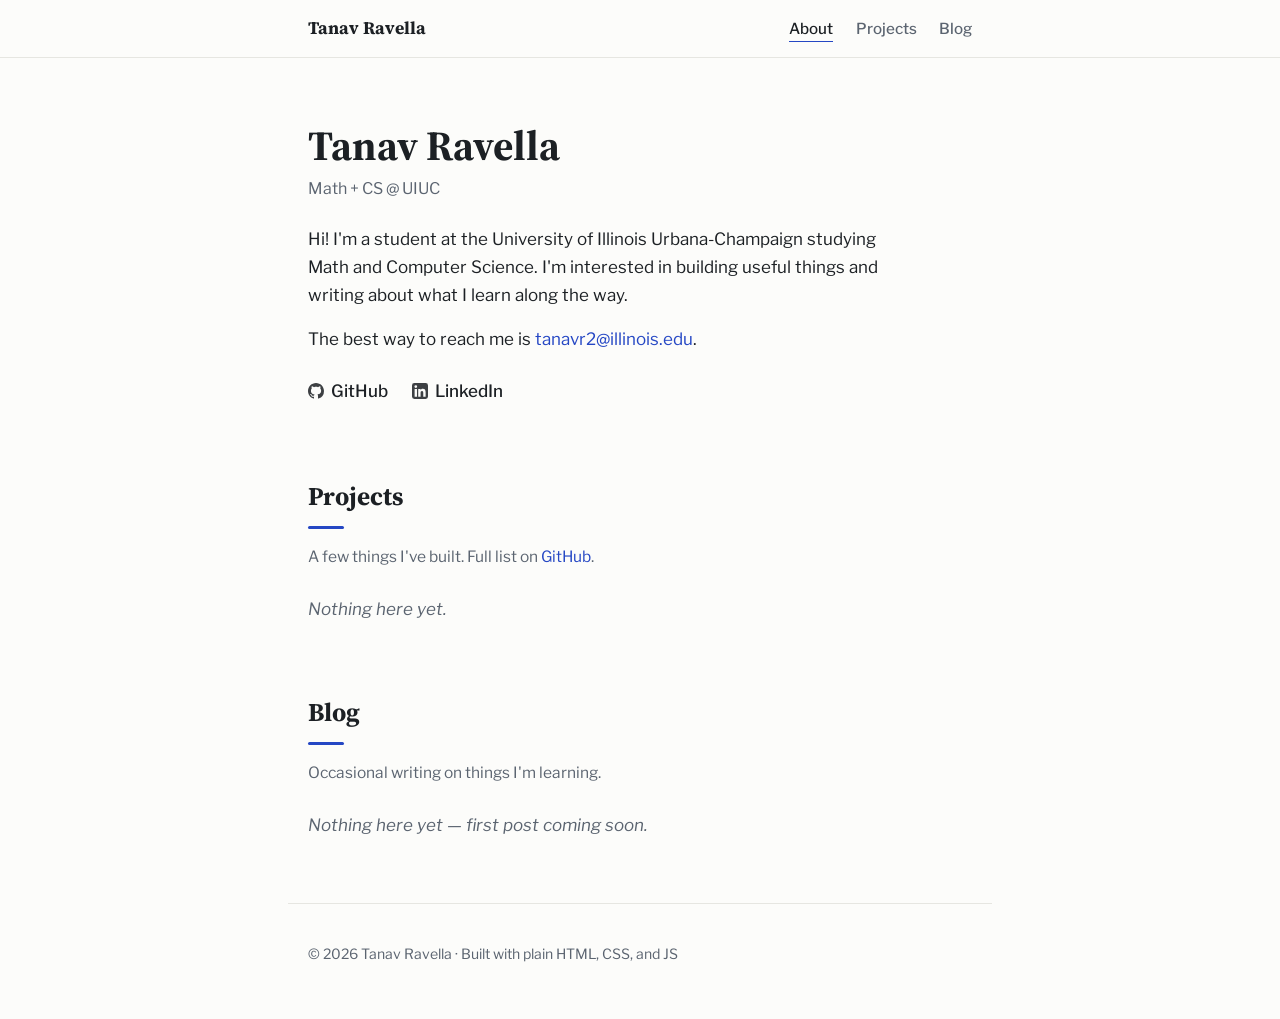
==== index.html @ fdcd88aa "Initial commit" ====
<!DOCTYPE html>
<html lang="en">
<head>
  <meta charset="UTF-8">
  <meta name="viewport" content="width=device-width, initial-scale=1.0">
  <title>Tanav Ravella</title>
  <meta name="description" content="Personal site of Tanav Ravella — projects, writing, and more.">

  <!-- Fonts -->
  <link rel="preconnect" href="https://fonts.googleapis.com">
  <link rel="preconnect" href="https://fonts.gstatic.com" crossorigin>
  <link href="https://fonts.googleapis.com/css2?family=Source+Serif+4:opsz,wght@8..60,600;8..60,700&family=Libre+Franklin:wght@400;500;600&display=swap" rel="stylesheet">

  <link rel="stylesheet" href="css/style.css">
</head>
<body>

  <header class="site-header">
    <nav class="nav" aria-label="Main">
      <a class="nav-name" href="#top">Tanav Ravella</a>
      <div class="nav-links">
        <a href="#about">About</a>
        <a href="#projects">Projects</a>
        <a href="#blog">Blog</a>
      </div>
    </nav>
  </header>

  <main id="top">

    <!-- ============ ABOUT ============ -->
    <section id="about" class="section hero">
      <div class="hero-inner">
        <!-- Replace with your photo: put an image at img/avatar.jpg and uncomment.
        <img class="avatar" src="img/avatar.jpg" alt="Portrait of Your Name" width="112" height="112">
        -->
        <div class="hero-text">
          <h1>Tanav Ravella</h1>
          <p class="tagline">Math + CS @ UIUC</p>

          <p class="bio">
            Hi! I'm a student at the University of Illinois Urbana-Champaign
            studying Math and Computer Science. I'm interested in building
            useful things and writing about what I learn along the way.
          </p>
          <p class="bio">
            The best way to reach me is <a href="mailto:tanavr2@illinois.edu">tanavr2@illinois.edu</a>.
          </p>

          <ul class="social" aria-label="Profiles">
            <li>
              <a href="https://github.com/travella08" target="_blank" rel="noopener">
                <svg viewBox="0 0 16 16" width="16" height="16" aria-hidden="true"><path fill="currentColor" d="M8 0C3.58 0 0 3.58 0 8c0 3.54 2.29 6.53 5.47 7.59.4.07.55-.17.55-.38 0-.19-.01-.82-.01-1.49-2.01.37-2.53-.49-2.69-.94-.09-.23-.48-.94-.82-1.13-.28-.15-.68-.52-.01-.53.63-.01 1.08.58 1.23.82.72 1.21 1.87.87 2.33.66.07-.52.28-.87.51-1.07-1.78-.2-3.64-.89-3.64-3.95 0-.87.31-1.59.82-2.15-.08-.2-.36-1.02.08-2.12 0 0 .67-.21 2.2.82.64-.18 1.32-.27 2-.27s1.36.09 2 .27c1.53-1.04 2.2-.82 2.2-.82.44 1.1.16 1.92.08 2.12.51.56.82 1.27.82 2.15 0 3.07-1.87 3.75-3.65 3.95.29.25.54.73.54 1.48 0 1.07-.01 1.93-.01 2.2 0 .21.15.46.55.38A8.01 8.01 0 0 0 16 8c0-4.42-3.58-8-8-8z"/></svg>
                GitHub
              </a>
            </li>
            <li>
              <a href="https://www.linkedin.com/in/tanav-ravella-240072304/" target="_blank" rel="noopener">
                <svg viewBox="0 0 16 16" width="16" height="16" aria-hidden="true"><path fill="currentColor" d="M13.6 0H2.4A2.4 2.4 0 0 0 0 2.4v11.2A2.4 2.4 0 0 0 2.4 16h11.2a2.4 2.4 0 0 0 2.4-2.4V2.4A2.4 2.4 0 0 0 13.6 0zM4.98 13.63H2.61V6h2.37v7.63zM3.79 4.96a1.37 1.37 0 1 1 0-2.75 1.37 1.37 0 0 1 0 2.75zm9.84 8.67h-2.37V9.92c0-.89-.02-2.03-1.24-2.03-1.24 0-1.43.97-1.43 1.96v3.78H6.22V6h2.28v1.04h.03c.32-.6 1.09-1.24 2.25-1.24 2.4 0 2.85 1.58 2.85 3.64v4.19z"/></svg>
                LinkedIn
              </a>
            </li>
          </ul>
        </div>
      </div>
    </section>

    <!-- ============ PROJECTS ============ -->
    <section id="projects" class="section">
      <h2>Projects</h2>
      <p class="section-note">A few things I've built. Full list on <a href="https://github.com/travella08" target="_blank" rel="noopener">GitHub</a>.</p>
      <ul id="project-list" class="cards" aria-live="polite"></ul>
    </section>

    <!-- ============ BLOG ============ -->
    <section id="blog" class="section">
      <h2>Blog</h2>
      <p class="section-note">Occasional writing on things I'm learning.</p>
      <ul id="post-list" class="posts" aria-live="polite"></ul>
    </section>

  </main>

  <footer class="site-footer">
    <p>&copy; <span id="year"></span> Tanav Ravella &middot; Built with plain HTML, CSS, and JS</p>
  </footer>

  <script src="js/main.js"></script>
</body>
</html>
---- css/style.css ----
/* ============================================================
   Personal site — quiet, content-first, academic-adjacent
   Edit the tokens below to retheme the whole site.
   ============================================================ */

:root {
  --bg: #fcfcfa;
  --surface: #ffffff;
  --ink: #1c2024;
  --muted: #5b6470;
  --accent: #2547c4;        /* links + highlights */
  --accent-soft: #eef1fb;   /* tag backgrounds */
  --rule: #e6e6e1;          /* hairlines */
  --max-width: 44rem;

  --serif: "Source Serif 4", Georgia, serif;
  --sans: "Libre Franklin", -apple-system, "Segoe UI", sans-serif;
}

@media (prefers-color-scheme: dark) {
  :root {
    --bg: #14171b;
    --surface: #1b1f24;
    --ink: #e8e8e4;
    --muted: #9aa3ae;
    --accent: #7d97f2;
    --accent-soft: #232c44;
    --rule: #2b3138;
  }
}

* { box-sizing: border-box; }

html { scroll-behavior: smooth; }

@media (prefers-reduced-motion: reduce) {
  html { scroll-behavior: auto; }
  * { transition: none !important; }
}

body {
  margin: 0;
  background: var(--bg);
  color: var(--ink);
  font-family: var(--sans);
  font-size: 1.0625rem;
  line-height: 1.65;
}

a {
  color: var(--accent);
  text-decoration: none;
  border-bottom: 1px solid transparent;
  transition: border-color 120ms ease;
}
a:hover { border-bottom-color: currentColor; }

a:focus-visible,
button:focus-visible {
  outline: 2px solid var(--accent);
  outline-offset: 2px;
  border-radius: 2px;
}

/* ---------- Header / nav ---------- */

.site-header {
  position: sticky;
  top: 0;
  z-index: 10;
  background: color-mix(in srgb, var(--bg) 88%, transparent);
  backdrop-filter: blur(8px);
  border-bottom: 1px solid var(--rule);
}

.nav {
  max-width: var(--max-width);
  margin: 0 auto;
  padding: 0.85rem 1.25rem;
  display: flex;
  align-items: baseline;
  justify-content: space-between;
  gap: 1rem;
}

.nav-name {
  font-family: var(--serif);
  font-weight: 700;
  font-size: 1.1rem;
  color: var(--ink);
}

.nav-links {
  display: flex;
  gap: 1.4rem;
  font-size: 0.95rem;
  font-weight: 500;
}

.nav-links a { color: var(--muted); }
.nav-links a:hover { color: var(--ink); }
.nav-links a.active {
  color: var(--ink);
  border-bottom-color: var(--accent);
}

/* ---------- Sections ---------- */

main {
  max-width: var(--max-width);
  margin: 0 auto;
  padding: 0 1.25rem;
}

.section { padding: 3.25rem 0 1rem; }

.section h2 {
  font-family: var(--serif);
  font-size: 1.6rem;
  font-weight: 700;
  margin: 0 0 0.25rem;
}

/* short rule that echoes the accent — the one decorative flourish */
.section h2::after {
  content: "";
  display: block;
  width: 2.25rem;
  height: 3px;
  margin-top: 0.55rem;
  background: var(--accent);
  border-radius: 2px;
}

.section-note {
  color: var(--muted);
  margin: 0.9rem 0 1.6rem;
  font-size: 0.97rem;
}

/* ---------- Hero / About ---------- */

.hero { padding-top: 4rem; }

.hero-inner {
  display: flex;
  gap: 1.75rem;
  align-items: flex-start;
}

.avatar {
  border-radius: 50%;
  flex-shrink: 0;
  border: 1px solid var(--rule);
}

.hero-text h1 {
  font-family: var(--serif);
  font-size: clamp(2rem, 5vw, 2.6rem);
  font-weight: 700;
  line-height: 1.15;
  margin: 0;
}

.tagline {
  color: var(--muted);
  font-size: 1rem;
  margin: 0.4rem 0 1.4rem;
}

.bio { margin: 0 0 1rem; max-width: 38rem; }

.social {
  list-style: none;
  display: flex;
  gap: 1.5rem;
  padding: 0;
  margin: 1.5rem 0 0;
}

.social a {
  display: inline-flex;
  align-items: center;
  gap: 0.45rem;
  font-weight: 500;
  color: var(--ink);
}
.social a:hover { color: var(--accent); }
.social svg { opacity: 0.85; }

/* ---------- Projects ---------- */

.cards {
  list-style: none;
  padding: 0;
  margin: 0;
  display: grid;
  gap: 1rem;
}

.card {
  background: var(--surface);
  border: 1px solid var(--rule);
  border-radius: 10px;
  padding: 1.1rem 1.25rem;
  transition: border-color 120ms ease;
}
.card:hover { border-color: var(--accent); }

.card h3 {
  font-family: var(--serif);
  font-size: 1.15rem;
  margin: 0 0 0.3rem;
}
.card h3 a { color: var(--ink); }
.card h3 a:hover { color: var(--accent); }

.card p {
  margin: 0 0 0.7rem;
  color: var(--muted);
  font-size: 0.97rem;
}

.card-meta {
  display: flex;
  flex-wrap: wrap;
  align-items: center;
  gap: 0.5rem;
}

.tag {
  font-size: 0.78rem;
  font-weight: 500;
  padding: 0.15rem 0.55rem;
  border-radius: 999px;
  background: var(--accent-soft);
  color: var(--accent);
}

.card-links {
  margin-left: auto;
  display: flex;
  gap: 0.9rem;
  font-size: 0.88rem;
  font-weight: 500;
}

/* ---------- Blog ---------- */

.posts {
  list-style: none;
  padding: 0;
  margin: 0;
}

.post {
  display: flex;
  gap: 1.25rem;
  align-items: baseline;
  padding: 0.85rem 0;
  border-bottom: 1px solid var(--rule);
}
.post:last-child { border-bottom: none; }

.post time {
  flex-shrink: 0;
  width: 6.5rem;
  color: var(--muted);
  font-size: 0.88rem;
  font-variant-numeric: tabular-nums;
}

.post-title {
  font-weight: 500;
  color: var(--ink);
}
.post-title:hover { color: var(--accent); }

.post-summary {
  display: block;
  color: var(--muted);
  font-size: 0.93rem;
  margin-top: 0.15rem;
}

.posts-empty {
  color: var(--muted);
  font-style: italic;
}

/* ---------- Footer ---------- */

.site-footer {
  max-width: var(--max-width);
  margin: 3rem auto 0;
  padding: 1.5rem 1.25rem 2.5rem;
  border-top: 1px solid var(--rule);
  color: var(--muted);
  font-size: 0.88rem;
}

/* ---------- Mobile ---------- */

@media (max-width: 560px) {
  .hero-inner { flex-direction: column; }
  .post { flex-direction: column; gap: 0.15rem; }
  .post time { width: auto; }
  .card-links { margin-left: 0; }
}
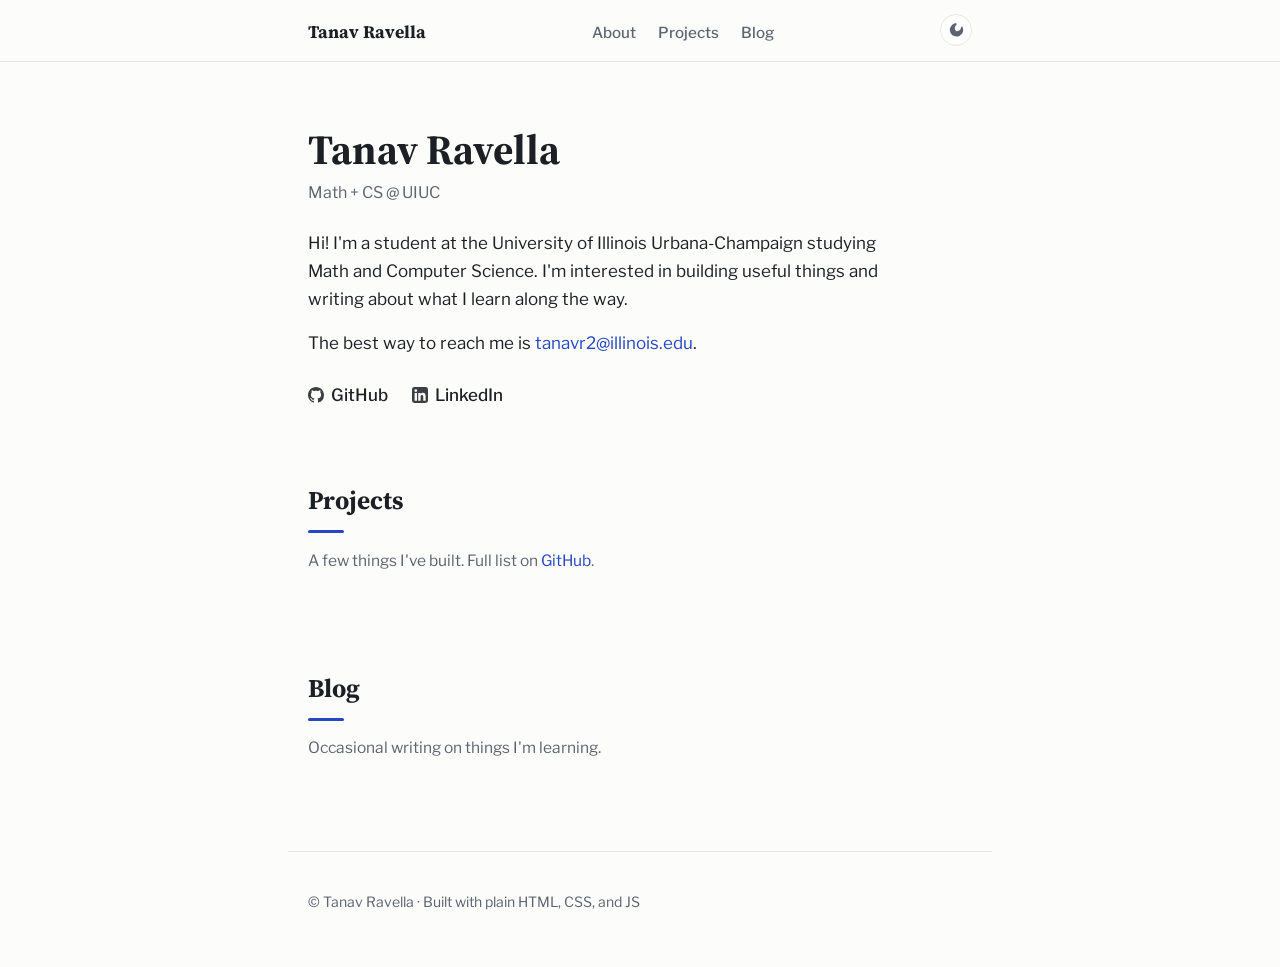
==== commit 97f4c76a: "Add manual light/dark toggle and alternate minimal layout Add a theme toggle button that overrides s" ====
--- a/index.html
+++ b/index.html
@@ -12,6 +12,16 @@
   <link href="https://fonts.googleapis.com/css2?family=Source+Serif+4:opsz,wght@8..60,600;8..60,700&family=Libre+Franklin:wght@400;500;600&display=swap" rel="stylesheet">
 
   <link rel="stylesheet" href="css/style.css">
+
+  <!-- Apply saved theme before paint to avoid a flash of the wrong theme -->
+  <script>
+    (function () {
+      var saved = localStorage.getItem("theme");
+      if (saved === "light" || saved === "dark") {
+        document.documentElement.setAttribute("data-theme", saved);
+      }
+    })();
+  </script>
 </head>
 <body>
 
@@ -23,6 +33,10 @@
         <a href="#projects">Projects</a>
         <a href="#blog">Blog</a>
       </div>
+      <button id="theme-toggle" class="theme-toggle" type="button" aria-label="Switch to light theme">
+        <svg class="icon-sun" viewBox="0 0 24 24" width="16" height="16" aria-hidden="true"><path fill="currentColor" d="M12 4a1 1 0 0 1-1-1V1a1 1 0 1 1 2 0v2a1 1 0 0 1-1 1zm0 20a1 1 0 0 1-1-1v-2a1 1 0 1 1 2 0v2a1 1 0 0 1-1 1zM4 13H2a1 1 0 1 1 0-2h2a1 1 0 1 1 0 2zm20 0h-2a1 1 0 1 1 0-2h2a1 1 0 1 1 0 2zM5.64 6.64a1 1 0 0 1-.7-.29L3.5 4.9a1 1 0 1 1 1.42-1.42l1.42 1.42a1 1 0 0 1-.7 1.71zm14.02 14.02a1 1 0 0 1-.7-.29l-1.42-1.42a1 1 0 1 1 1.42-1.42l1.42 1.42a1 1 0 0 1-.7 1.71zM4.9 20.5a1 1 0 0 1-.71-1.71l1.42-1.42a1 1 0 1 1 1.42 1.42L5.6 20.21a1 1 0 0 1-.7.29zM18.36 6.64a1 1 0 0 1-.7-1.71l1.42-1.42A1 1 0 1 1 20.5 4.9l-1.42 1.42a1 1 0 0 1-.72.32zM12 18a6 6 0 1 1 0-12 6 6 0 0 1 0 12z"/></svg>
+        <svg class="icon-moon" viewBox="0 0 24 24" width="16" height="16" aria-hidden="true"><path fill="currentColor" d="M12.1 2a1 1 0 0 1 .82 1.6A8 8 0 0 0 12 14a8 8 0 0 0 7.86-6.53 1 1 0 0 1 1.72-.4A10 10 0 1 1 9.4 2.4a1 1 0 0 1 .7-.4c.34-.03.66.02 1 0z"/></svg>
+      </button>
     </nav>
   </header>
 
@@ -85,6 +99,7 @@
     <p>&copy; <span id="year"></span> Tanav Ravella &middot; Built with plain HTML, CSS, and JS</p>
   </footer>
 
+  <script src="js/data.js"></script>
   <script src="js/main.js"></script>
 </body>
 </html>
--- a/css/style.css
+++ b/css/style.css
@@ -29,6 +29,27 @@
   }
 }
 
+/* Manual toggle overrides — wins over the system preference above */
+:root[data-theme="dark"] {
+  --bg: #14171b;
+  --surface: #1b1f24;
+  --ink: #e8e8e4;
+  --muted: #9aa3ae;
+  --accent: #7d97f2;
+  --accent-soft: #232c44;
+  --rule: #2b3138;
+}
+
+:root[data-theme="light"] {
+  --bg: #fcfcfa;
+  --surface: #ffffff;
+  --ink: #1c2024;
+  --muted: #5b6470;
+  --accent: #2547c4;
+  --accent-soft: #eef1fb;
+  --rule: #e6e6e1;
+}
+
 * { box-sizing: border-box; }
 
 html { scroll-behavior: smooth; }
@@ -103,6 +124,35 @@
   color: var(--ink);
   border-bottom-color: var(--accent);
 }
+
+.theme-toggle {
+  display: inline-flex;
+  align-items: center;
+  justify-content: center;
+  width: 2rem;
+  height: 2rem;
+  padding: 0;
+  border: 1px solid var(--rule);
+  border-radius: 999px;
+  background: var(--surface);
+  color: var(--muted);
+  cursor: pointer;
+  transition: border-color 120ms ease, color 120ms ease;
+}
+.theme-toggle:hover { color: var(--ink); border-color: var(--accent); }
+
+/* Show the sun icon (meaning "switch to light") only in dark mode, and vice versa */
+.theme-toggle .icon-moon { display: block; }
+.theme-toggle .icon-sun { display: none; }
+
+@media (prefers-color-scheme: dark) {
+  .theme-toggle .icon-moon { display: none; }
+  .theme-toggle .icon-sun { display: block; }
+}
+:root[data-theme="dark"] .theme-toggle .icon-moon { display: none; }
+:root[data-theme="dark"] .theme-toggle .icon-sun { display: block; }
+:root[data-theme="light"] .theme-toggle .icon-moon { display: block; }
+:root[data-theme="light"] .theme-toggle .icon-sun { display: none; }
 
 /* ---------- Sections ---------- */
 
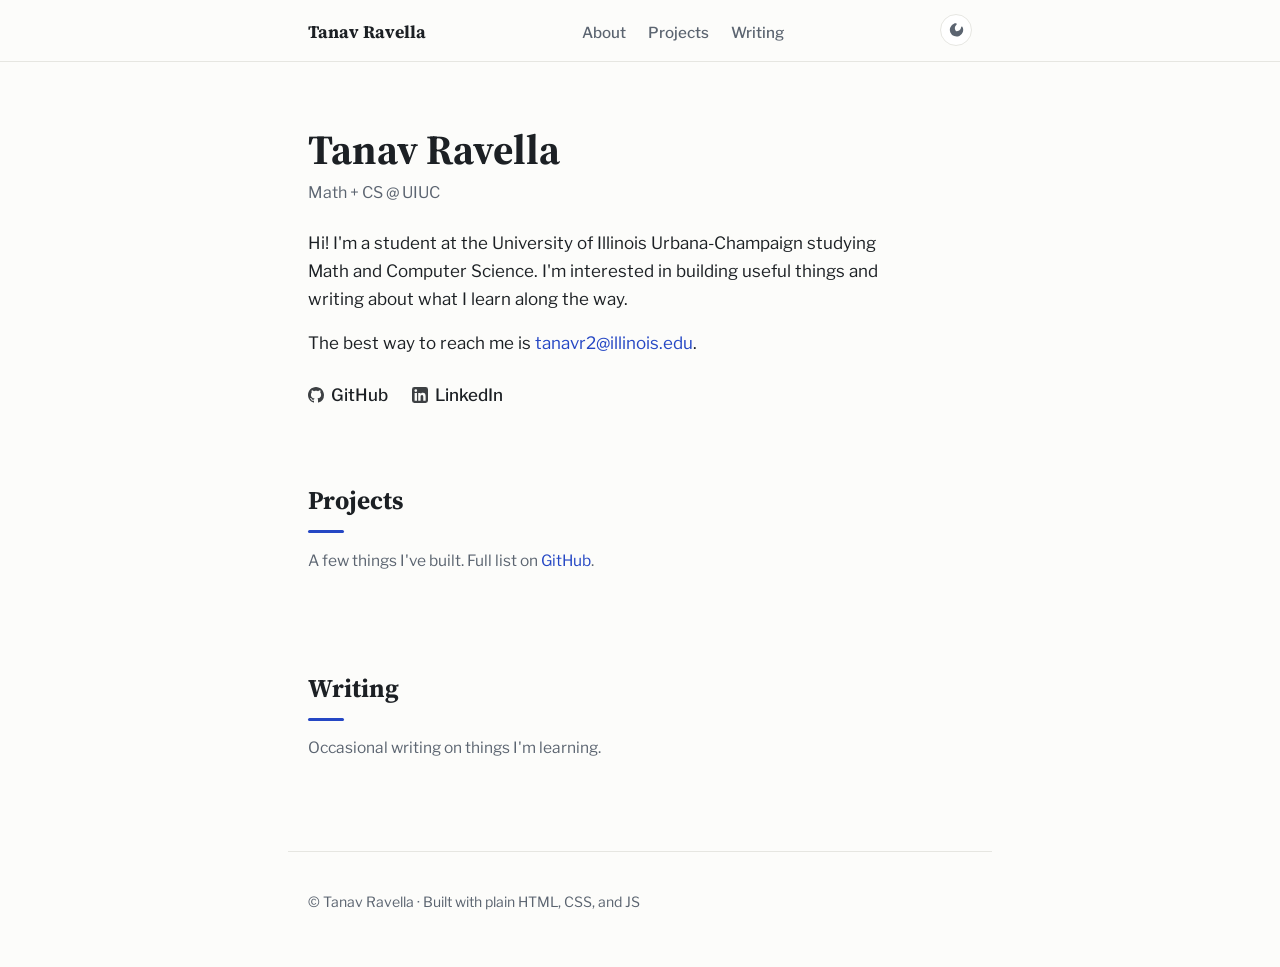
==== commit 4dd05739: "Rename Blog section to Writing Co-Authored-By: Claude Sonnet 5 <noreply@anthropic.com>" ====
--- a/index.html
+++ b/index.html
@@ -31,7 +31,7 @@
       <div class="nav-links">
         <a href="#about">About</a>
         <a href="#projects">Projects</a>
-        <a href="#blog">Blog</a>
+        <a href="#writing">Writing</a>
       </div>
       <button id="theme-toggle" class="theme-toggle" type="button" aria-label="Switch to light theme">
         <svg class="icon-sun" viewBox="0 0 24 24" width="16" height="16" aria-hidden="true"><path fill="currentColor" d="M12 4a1 1 0 0 1-1-1V1a1 1 0 1 1 2 0v2a1 1 0 0 1-1 1zm0 20a1 1 0 0 1-1-1v-2a1 1 0 1 1 2 0v2a1 1 0 0 1-1 1zM4 13H2a1 1 0 1 1 0-2h2a1 1 0 1 1 0 2zm20 0h-2a1 1 0 1 1 0-2h2a1 1 0 1 1 0 2zM5.64 6.64a1 1 0 0 1-.7-.29L3.5 4.9a1 1 0 1 1 1.42-1.42l1.42 1.42a1 1 0 0 1-.7 1.71zm14.02 14.02a1 1 0 0 1-.7-.29l-1.42-1.42a1 1 0 1 1 1.42-1.42l1.42 1.42a1 1 0 0 1-.7 1.71zM4.9 20.5a1 1 0 0 1-.71-1.71l1.42-1.42a1 1 0 1 1 1.42 1.42L5.6 20.21a1 1 0 0 1-.7.29zM18.36 6.64a1 1 0 0 1-.7-1.71l1.42-1.42A1 1 0 1 1 20.5 4.9l-1.42 1.42a1 1 0 0 1-.72.32zM12 18a6 6 0 1 1 0-12 6 6 0 0 1 0 12z"/></svg>
@@ -86,9 +86,9 @@
       <ul id="project-list" class="cards" aria-live="polite"></ul>
     </section>
 
-    <!-- ============ BLOG ============ -->
-    <section id="blog" class="section">
-      <h2>Blog</h2>
+    <!-- ============ WRITING ============ -->
+    <section id="writing" class="section">
+      <h2>Writing</h2>
       <p class="section-note">Occasional writing on things I'm learning.</p>
       <ul id="post-list" class="posts" aria-live="polite"></ul>
     </section>
--- a/css/style.css
+++ b/css/style.css
@@ -295,7 +295,7 @@
   font-weight: 500;
 }
 
-/* ---------- Blog ---------- */
+/* ---------- Writing ---------- */
 
 .posts {
   list-style: none;
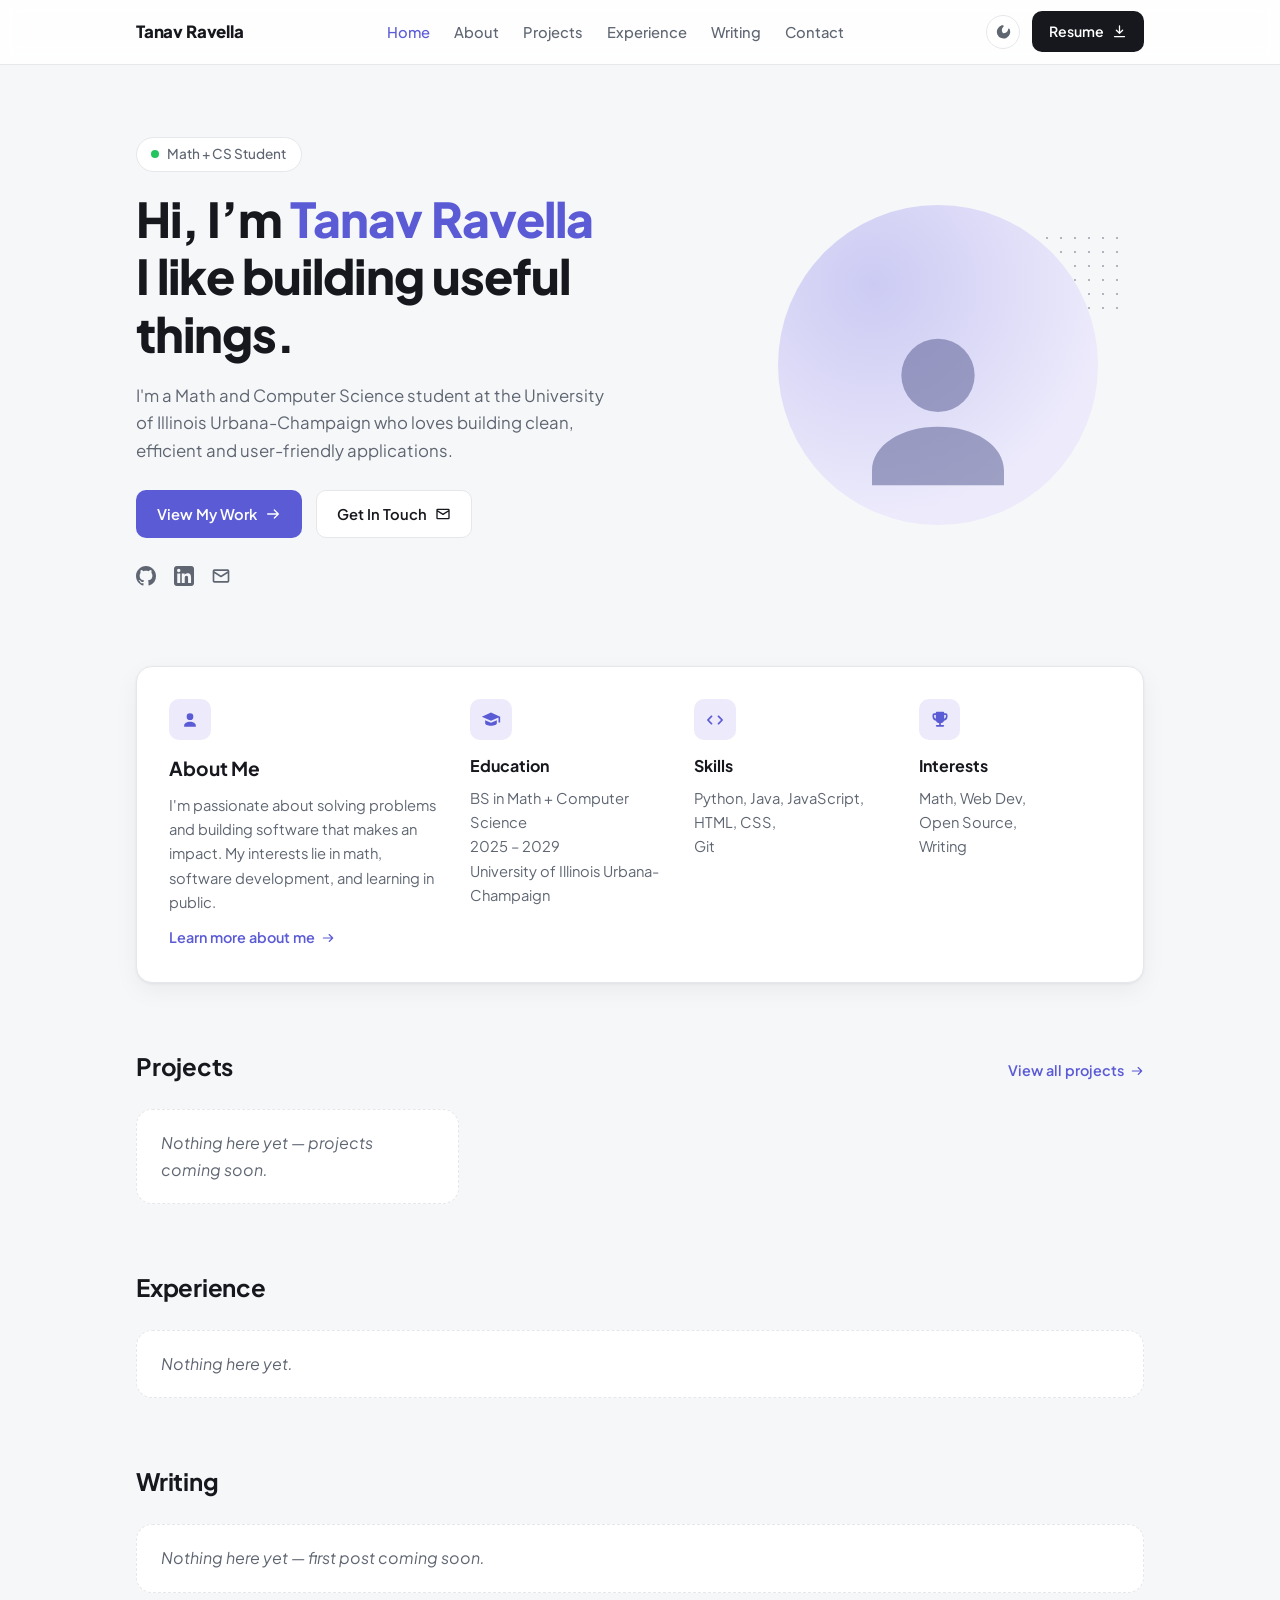
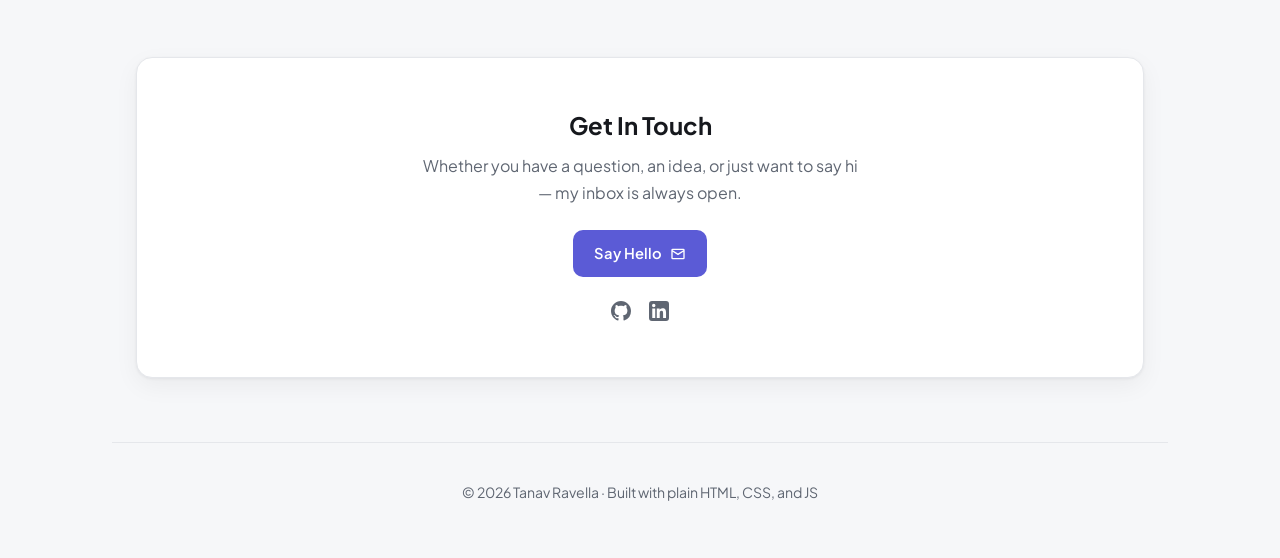
==== commit 71d8f261: "Redesign main site as modern portfolio with hero, about card, and experience Rebuild index.html in a" ====
--- a/index.html
+++ b/index.html
@@ -9,7 +9,7 @@
   <!-- Fonts -->
   <link rel="preconnect" href="https://fonts.googleapis.com">
   <link rel="preconnect" href="https://fonts.gstatic.com" crossorigin>
-  <link href="https://fonts.googleapis.com/css2?family=Source+Serif+4:opsz,wght@8..60,600;8..60,700&family=Libre+Franklin:wght@400;500;600&display=swap" rel="stylesheet">
+  <link href="https://fonts.googleapis.com/css2?family=Plus+Jakarta+Sans:wght@400;500;600;700;800&display=swap" rel="stylesheet">
 
   <link rel="stylesheet" href="css/style.css">
 
@@ -27,70 +27,182 @@
 
   <header class="site-header">
     <nav class="nav" aria-label="Main">
-      <a class="nav-name" href="#top">Tanav Ravella</a>
+      <a class="nav-name" href="#home">Tanav Ravella</a>
       <div class="nav-links">
+        <a href="#home">Home</a>
         <a href="#about">About</a>
         <a href="#projects">Projects</a>
+        <a href="#experience">Experience</a>
         <a href="#writing">Writing</a>
-      </div>
-      <button id="theme-toggle" class="theme-toggle" type="button" aria-label="Switch to light theme">
-        <svg class="icon-sun" viewBox="0 0 24 24" width="16" height="16" aria-hidden="true"><path fill="currentColor" d="M12 4a1 1 0 0 1-1-1V1a1 1 0 1 1 2 0v2a1 1 0 0 1-1 1zm0 20a1 1 0 0 1-1-1v-2a1 1 0 1 1 2 0v2a1 1 0 0 1-1 1zM4 13H2a1 1 0 1 1 0-2h2a1 1 0 1 1 0 2zm20 0h-2a1 1 0 1 1 0-2h2a1 1 0 1 1 0 2zM5.64 6.64a1 1 0 0 1-.7-.29L3.5 4.9a1 1 0 1 1 1.42-1.42l1.42 1.42a1 1 0 0 1-.7 1.71zm14.02 14.02a1 1 0 0 1-.7-.29l-1.42-1.42a1 1 0 1 1 1.42-1.42l1.42 1.42a1 1 0 0 1-.7 1.71zM4.9 20.5a1 1 0 0 1-.71-1.71l1.42-1.42a1 1 0 1 1 1.42 1.42L5.6 20.21a1 1 0 0 1-.7.29zM18.36 6.64a1 1 0 0 1-.7-1.71l1.42-1.42A1 1 0 1 1 20.5 4.9l-1.42 1.42a1 1 0 0 1-.72.32zM12 18a6 6 0 1 1 0-12 6 6 0 0 1 0 12z"/></svg>
-        <svg class="icon-moon" viewBox="0 0 24 24" width="16" height="16" aria-hidden="true"><path fill="currentColor" d="M12.1 2a1 1 0 0 1 .82 1.6A8 8 0 0 0 12 14a8 8 0 0 0 7.86-6.53 1 1 0 0 1 1.72-.4A10 10 0 1 1 9.4 2.4a1 1 0 0 1 .7-.4c.34-.03.66.02 1 0z"/></svg>
-      </button>
+        <a href="#contact">Contact</a>
+      </div>
+      <div class="nav-actions">
+        <button id="theme-toggle" class="theme-toggle" type="button" aria-label="Switch to light theme">
+          <svg class="icon-sun" viewBox="0 0 24 24" width="16" height="16" aria-hidden="true"><path fill="currentColor" d="M12 4a1 1 0 0 1-1-1V1a1 1 0 1 1 2 0v2a1 1 0 0 1-1 1zm0 20a1 1 0 0 1-1-1v-2a1 1 0 1 1 2 0v2a1 1 0 0 1-1 1zM4 13H2a1 1 0 1 1 0-2h2a1 1 0 1 1 0 2zm20 0h-2a1 1 0 1 1 0-2h2a1 1 0 1 1 0 2zM5.64 6.64a1 1 0 0 1-.7-.29L3.5 4.9a1 1 0 1 1 1.42-1.42l1.42 1.42a1 1 0 0 1-.7 1.71zm14.02 14.02a1 1 0 0 1-.7-.29l-1.42-1.42a1 1 0 1 1 1.42-1.42l1.42 1.42a1 1 0 0 1-.7 1.71zM4.9 20.5a1 1 0 0 1-.71-1.71l1.42-1.42a1 1 0 1 1 1.42 1.42L5.6 20.21a1 1 0 0 1-.7.29zM18.36 6.64a1 1 0 0 1-.7-1.71l1.42-1.42A1 1 0 1 1 20.5 4.9l-1.42 1.42a1 1 0 0 1-.72.32zM12 18a6 6 0 1 1 0-12 6 6 0 0 1 0 12z"/></svg>
+          <svg class="icon-moon" viewBox="0 0 24 24" width="16" height="16" aria-hidden="true"><path fill="currentColor" d="M12.1 2a1 1 0 0 1 .82 1.6A8 8 0 0 0 12 14a8 8 0 0 0 7.86-6.53 1 1 0 0 1 1.72-.4A10 10 0 1 1 9.4 2.4a1 1 0 0 1 .7-.4c.34-.03.66.02 1 0z"/></svg>
+        </button>
+        <a class="btn btn-dark btn-resume" href="resume.pdf" target="_blank" rel="noopener">
+          Resume
+          <svg viewBox="0 0 24 24" width="15" height="15" aria-hidden="true"><path fill="currentColor" d="M12 16a1 1 0 0 1-.7-.29l-5-5a1 1 0 1 1 1.4-1.42L11 12.59V3a1 1 0 1 1 2 0v9.59l3.3-3.3a1 1 0 1 1 1.4 1.42l-5 5A1 1 0 0 1 12 16zm8 5H4a1 1 0 1 1 0-2h16a1 1 0 1 1 0 2z"/></svg>
+        </a>
+      </div>
     </nav>
   </header>
 
-  <main id="top">
-
-    <!-- ============ ABOUT ============ -->
-    <section id="about" class="section hero">
-      <div class="hero-inner">
-        <!-- Replace with your photo: put an image at img/avatar.jpg and uncomment.
-        <img class="avatar" src="img/avatar.jpg" alt="Portrait of Your Name" width="112" height="112">
-        -->
+  <main>
+
+    <!-- ============ HERO / HOME ============ -->
+    <section id="home" class="hero">
+      <div class="hero-grid">
         <div class="hero-text">
-          <h1>Tanav Ravella</h1>
-          <p class="tagline">Math + CS @ UIUC</p>
-
-          <p class="bio">
-            Hi! I'm a student at the University of Illinois Urbana-Champaign
-            studying Math and Computer Science. I'm interested in building
-            useful things and writing about what I learn along the way.
+          <span class="badge"><span class="badge-dot" aria-hidden="true"></span> Math + CS Student</span>
+
+          <h1>
+            Hi, I&rsquo;m <span class="accent">Tanav Ravella</span><br>
+            I like building useful things.
+          </h1>
+
+          <p class="hero-bio">
+            I'm a Math and Computer Science student at the University of Illinois
+            Urbana-Champaign who loves building clean, efficient and user-friendly
+            applications.
           </p>
-          <p class="bio">
-            The best way to reach me is <a href="mailto:tanavr2@illinois.edu">tanavr2@illinois.edu</a>.
-          </p>
+
+          <div class="hero-cta">
+            <a class="btn btn-primary" href="#projects">
+              View My Work
+              <svg viewBox="0 0 24 24" width="16" height="16" aria-hidden="true"><path fill="currentColor" d="M13.3 5.3a1 1 0 0 1 1.4 0l6 6a1 1 0 0 1 0 1.4l-6 6a1 1 0 0 1-1.4-1.4L17.59 13H4a1 1 0 1 1 0-2h13.59l-4.3-4.3a1 1 0 0 1 0-1.4z"/></svg>
+            </a>
+            <a class="btn btn-outline" href="mailto:tanavr2@illinois.edu">
+              Get In Touch
+              <svg viewBox="0 0 24 24" width="16" height="16" aria-hidden="true"><path fill="currentColor" d="M4 4h16a2 2 0 0 1 2 2v12a2 2 0 0 1-2 2H4a2 2 0 0 1-2-2V6a2 2 0 0 1 2-2zm0 2v.35l8 5.03 8-5.03V6H4zm16 2.71-7.47 4.7a1 1 0 0 1-1.06 0L4 8.7V18h16V8.71z"/></svg>
+            </a>
+          </div>
 
           <ul class="social" aria-label="Profiles">
             <li>
-              <a href="https://github.com/travella08" target="_blank" rel="noopener">
-                <svg viewBox="0 0 16 16" width="16" height="16" aria-hidden="true"><path fill="currentColor" d="M8 0C3.58 0 0 3.58 0 8c0 3.54 2.29 6.53 5.47 7.59.4.07.55-.17.55-.38 0-.19-.01-.82-.01-1.49-2.01.37-2.53-.49-2.69-.94-.09-.23-.48-.94-.82-1.13-.28-.15-.68-.52-.01-.53.63-.01 1.08.58 1.23.82.72 1.21 1.87.87 2.33.66.07-.52.28-.87.51-1.07-1.78-.2-3.64-.89-3.64-3.95 0-.87.31-1.59.82-2.15-.08-.2-.36-1.02.08-2.12 0 0 .67-.21 2.2.82.64-.18 1.32-.27 2-.27s1.36.09 2 .27c1.53-1.04 2.2-.82 2.2-.82.44 1.1.16 1.92.08 2.12.51.56.82 1.27.82 2.15 0 3.07-1.87 3.75-3.65 3.95.29.25.54.73.54 1.48 0 1.07-.01 1.93-.01 2.2 0 .21.15.46.55.38A8.01 8.01 0 0 0 16 8c0-4.42-3.58-8-8-8z"/></svg>
-                GitHub
+              <a href="https://github.com/travella08" target="_blank" rel="noopener" aria-label="GitHub">
+                <svg viewBox="0 0 16 16" width="20" height="20" aria-hidden="true"><path fill="currentColor" d="M8 0C3.58 0 0 3.58 0 8c0 3.54 2.29 6.53 5.47 7.59.4.07.55-.17.55-.38 0-.19-.01-.82-.01-1.49-2.01.37-2.53-.49-2.69-.94-.09-.23-.48-.94-.82-1.13-.28-.15-.68-.52-.01-.53.63-.01 1.08.58 1.23.82.72 1.21 1.87.87 2.33.66.07-.52.28-.87.51-1.07-1.78-.2-3.64-.89-3.64-3.95 0-.87.31-1.59.82-2.15-.08-.2-.36-1.02.08-2.12 0 0 .67-.21 2.2.82.64-.18 1.32-.27 2-.27s1.36.09 2 .27c1.53-1.04 2.2-.82 2.2-.82.44 1.1.16 1.92.08 2.12.51.56.82 1.27.82 2.15 0 3.07-1.87 3.75-3.65 3.95.29.25.54.73.54 1.48 0 1.07-.01 1.93-.01 2.2 0 .21.15.46.55.38A8.01 8.01 0 0 0 16 8c0-4.42-3.58-8-8-8z"/></svg>
               </a>
             </li>
             <li>
-              <a href="https://www.linkedin.com/in/tanav-ravella-240072304/" target="_blank" rel="noopener">
-                <svg viewBox="0 0 16 16" width="16" height="16" aria-hidden="true"><path fill="currentColor" d="M13.6 0H2.4A2.4 2.4 0 0 0 0 2.4v11.2A2.4 2.4 0 0 0 2.4 16h11.2a2.4 2.4 0 0 0 2.4-2.4V2.4A2.4 2.4 0 0 0 13.6 0zM4.98 13.63H2.61V6h2.37v7.63zM3.79 4.96a1.37 1.37 0 1 1 0-2.75 1.37 1.37 0 0 1 0 2.75zm9.84 8.67h-2.37V9.92c0-.89-.02-2.03-1.24-2.03-1.24 0-1.43.97-1.43 1.96v3.78H6.22V6h2.28v1.04h.03c.32-.6 1.09-1.24 2.25-1.24 2.4 0 2.85 1.58 2.85 3.64v4.19z"/></svg>
-                LinkedIn
+              <a href="https://www.linkedin.com/in/tanav-ravella-240072304/" target="_blank" rel="noopener" aria-label="LinkedIn">
+                <svg viewBox="0 0 16 16" width="20" height="20" aria-hidden="true"><path fill="currentColor" d="M13.6 0H2.4A2.4 2.4 0 0 0 0 2.4v11.2A2.4 2.4 0 0 0 2.4 16h11.2a2.4 2.4 0 0 0 2.4-2.4V2.4A2.4 2.4 0 0 0 13.6 0zM4.98 13.63H2.61V6h2.37v7.63zM3.79 4.96a1.37 1.37 0 1 1 0-2.75 1.37 1.37 0 0 1 0 2.75zm9.84 8.67h-2.37V9.92c0-.89-.02-2.03-1.24-2.03-1.24 0-1.43.97-1.43 1.96v3.78H6.22V6h2.28v1.04h.03c.32-.6 1.09-1.24 2.25-1.24 2.4 0 2.85 1.58 2.85 3.64v4.19z"/></svg>
+              </a>
+            </li>
+            <li>
+              <a href="mailto:tanavr2@illinois.edu" aria-label="Email">
+                <svg viewBox="0 0 24 24" width="20" height="20" aria-hidden="true"><path fill="currentColor" d="M4 4h16a2 2 0 0 1 2 2v12a2 2 0 0 1-2 2H4a2 2 0 0 1-2-2V6a2 2 0 0 1 2-2zm0 2v.35l8 5.03 8-5.03V6H4zm16 2.71-7.47 4.7a1 1 0 0 1-1.06 0L4 8.7V18h16V8.71z"/></svg>
               </a>
             </li>
           </ul>
         </div>
+
+        <div class="hero-photo" aria-hidden="false">
+          <div class="photo-circle">
+            <!-- Drop your photo at img/headshot.jpg and it will replace the placeholder -->
+            <img src="img/headshot.jpg" alt="Portrait of Tanav Ravella"
+                 onerror="this.style.display='none'; this.parentElement.classList.add('photo-empty');">
+            <svg class="photo-placeholder" viewBox="0 0 24 24" aria-hidden="true"><path fill="currentColor" d="M12 12a5 5 0 1 0 0-10 5 5 0 0 0 0 10zm0 2c-5 0-9 2.5-9 6v2h18v-2c0-3.5-4-6-9-6z"/></svg>
+          </div>
+          <div class="photo-dots" aria-hidden="true"></div>
+        </div>
+      </div>
+    </section>
+
+    <!-- ============ ABOUT ============ -->
+    <section id="about" class="section">
+      <div class="about-card">
+        <div class="about-col about-intro">
+          <div class="icon-tile" aria-hidden="true">
+            <svg viewBox="0 0 24 24" width="20" height="20"><path fill="currentColor" d="M12 12a4 4 0 1 0 0-8 4 4 0 0 0 0 8zm0 2c-4 0-7 2-7 4.5V20h14v-1.5c0-2.5-3-4.5-7-4.5z"/></svg>
+          </div>
+          <h2>About Me</h2>
+          <p>
+            I'm passionate about solving problems and building software that makes
+            an impact. My interests lie in math, software development, and learning
+            in public.
+          </p>
+          <a class="text-link" href="#contact">Learn more about me
+            <svg viewBox="0 0 24 24" width="14" height="14" aria-hidden="true"><path fill="currentColor" d="M13.3 5.3a1 1 0 0 1 1.4 0l6 6a1 1 0 0 1 0 1.4l-6 6a1 1 0 0 1-1.4-1.4L17.59 13H4a1 1 0 1 1 0-2h13.59l-4.3-4.3a1 1 0 0 1 0-1.4z"/></svg>
+          </a>
+        </div>
+
+        <div class="about-col">
+          <div class="icon-tile" aria-hidden="true">
+            <svg viewBox="0 0 24 24" width="20" height="20"><path fill="currentColor" d="M12 3 1 8l11 5 9-4.09V15h2V8L12 3zM5 12.18V16c0 1.66 3.13 3 7 3s7-1.34 7-3v-3.82l-7 3.18-7-3.18z"/></svg>
+          </div>
+          <h3>Education</h3>
+          <p>BS in Math + Computer Science<br>2025 &ndash; 2029<br>University of Illinois Urbana-Champaign</p>
+        </div>
+
+        <div class="about-col">
+          <div class="icon-tile" aria-hidden="true">
+            <svg viewBox="0 0 24 24" width="20" height="20"><path fill="currentColor" d="M8.7 15.9 4.8 12l3.9-3.9a1 1 0 0 0-1.4-1.4l-4.6 4.6a1 1 0 0 0 0 1.4l4.6 4.6a1 1 0 0 0 1.4-1.4zm6.6 0 3.9-3.9-3.9-3.9a1 1 0 0 1 1.4-1.4l4.6 4.6a1 1 0 0 1 0 1.4l-4.6 4.6a1 1 0 0 1-1.4-1.4z"/></svg>
+          </div>
+          <h3>Skills</h3>
+          <p>Python, Java, JavaScript,<br>HTML, CSS,<br>Git</p>
+        </div>
+
+        <div class="about-col">
+          <div class="icon-tile" aria-hidden="true">
+            <svg viewBox="0 0 24 24" width="20" height="20"><path fill="currentColor" d="M19 4h-2V3a1 1 0 0 0-1-1H8a1 1 0 0 0-1 1v1H5a2 2 0 0 0-2 2v2c0 2.4 1.7 4.4 4 4.9A5 5 0 0 0 11 16v2H8a1 1 0 1 0 0 2h8a1 1 0 1 0 0-2h-3v-2a5 5 0 0 0 4-3.1c2.3-.5 4-2.5 4-4.9V6a2 2 0 0 0-2-2zM5 8V6h2v4.5A3 3 0 0 1 5 8zm14 0a3 3 0 0 1-2 2.5V6h2v2z"/></svg>
+          </div>
+          <h3>Interests</h3>
+          <p>Math, Web Dev,<br>Open Source,<br>Writing</p>
+        </div>
       </div>
     </section>
 
     <!-- ============ PROJECTS ============ -->
     <section id="projects" class="section">
-      <h2>Projects</h2>
-      <p class="section-note">A few things I've built. Full list on <a href="https://github.com/travella08" target="_blank" rel="noopener">GitHub</a>.</p>
-      <ul id="project-list" class="cards" aria-live="polite"></ul>
+      <div class="section-head">
+        <h2>Projects</h2>
+        <a class="text-link" href="https://github.com/travella08" target="_blank" rel="noopener">View all projects
+          <svg viewBox="0 0 24 24" width="14" height="14" aria-hidden="true"><path fill="currentColor" d="M13.3 5.3a1 1 0 0 1 1.4 0l6 6a1 1 0 0 1 0 1.4l-6 6a1 1 0 0 1-1.4-1.4L17.59 13H4a1 1 0 1 1 0-2h13.59l-4.3-4.3a1 1 0 0 1 0-1.4z"/></svg>
+        </a>
+      </div>
+      <ul id="project-list" class="card-grid" aria-live="polite"></ul>
+    </section>
+
+    <!-- ============ EXPERIENCE ============ -->
+    <section id="experience" class="section">
+      <div class="section-head">
+        <h2>Experience</h2>
+      </div>
+      <ul id="experience-list" class="stack-list" aria-live="polite"></ul>
     </section>
 
     <!-- ============ WRITING ============ -->
     <section id="writing" class="section">
-      <h2>Writing</h2>
-      <p class="section-note">Occasional writing on things I'm learning.</p>
-      <ul id="post-list" class="posts" aria-live="polite"></ul>
+      <div class="section-head">
+        <h2>Writing</h2>
+      </div>
+      <ul id="post-list" class="stack-list" aria-live="polite"></ul>
+    </section>
+
+    <!-- ============ CONTACT ============ -->
+    <section id="contact" class="section section-contact">
+      <div class="contact-card">
+        <h2>Get In Touch</h2>
+        <p>Whether you have a question, an idea, or just want to say hi &mdash; my inbox is always open.</p>
+        <a class="btn btn-primary" href="mailto:tanavr2@illinois.edu">
+          Say Hello
+          <svg viewBox="0 0 24 24" width="16" height="16" aria-hidden="true"><path fill="currentColor" d="M4 4h16a2 2 0 0 1 2 2v12a2 2 0 0 1-2 2H4a2 2 0 0 1-2-2V6a2 2 0 0 1 2-2zm0 2v.35l8 5.03 8-5.03V6H4zm16 2.71-7.47 4.7a1 1 0 0 1-1.06 0L4 8.7V18h16V8.71z"/></svg>
+        </a>
+        <ul class="social social-center" aria-label="Profiles">
+          <li>
+            <a href="https://github.com/travella08" target="_blank" rel="noopener" aria-label="GitHub">
+              <svg viewBox="0 0 16 16" width="20" height="20" aria-hidden="true"><path fill="currentColor" d="M8 0C3.58 0 0 3.58 0 8c0 3.54 2.29 6.53 5.47 7.59.4.07.55-.17.55-.38 0-.19-.01-.82-.01-1.49-2.01.37-2.53-.49-2.69-.94-.09-.23-.48-.94-.82-1.13-.28-.15-.68-.52-.01-.53.63-.01 1.08.58 1.23.82.72 1.21 1.87.87 2.33.66.07-.52.28-.87.51-1.07-1.78-.2-3.64-.89-3.64-3.95 0-.87.31-1.59.82-2.15-.08-.2-.36-1.02.08-2.12 0 0 .67-.21 2.2.82.64-.18 1.32-.27 2-.27s1.36.09 2 .27c1.53-1.04 2.2-.82 2.2-.82.44 1.1.16 1.92.08 2.12.51.56.82 1.27.82 2.15 0 3.07-1.87 3.75-3.65 3.95.29.25.54.73.54 1.48 0 1.07-.01 1.93-.01 2.2 0 .21.15.46.55.38A8.01 8.01 0 0 0 16 8c0-4.42-3.58-8-8-8z"/></svg>
+            </a>
+          </li>
+          <li>
+            <a href="https://www.linkedin.com/in/tanav-ravella-240072304/" target="_blank" rel="noopener" aria-label="LinkedIn">
+              <svg viewBox="0 0 16 16" width="20" height="20" aria-hidden="true"><path fill="currentColor" d="M13.6 0H2.4A2.4 2.4 0 0 0 0 2.4v11.2A2.4 2.4 0 0 0 2.4 16h11.2a2.4 2.4 0 0 0 2.4-2.4V2.4A2.4 2.4 0 0 0 13.6 0zM4.98 13.63H2.61V6h2.37v7.63zM3.79 4.96a1.37 1.37 0 1 1 0-2.75 1.37 1.37 0 0 1 0 2.75zm9.84 8.67h-2.37V9.92c0-.89-.02-2.03-1.24-2.03-1.24 0-1.43.97-1.43 1.96v3.78H6.22V6h2.28v1.04h.03c.32-.6 1.09-1.24 2.25-1.24 2.4 0 2.85 1.58 2.85 3.64v4.19z"/></svg>
+            </a>
+          </li>
+        </ul>
+      </div>
     </section>
 
   </main>
--- a/css/style.css
+++ b/css/style.css
@@ -1,53 +1,69 @@
 /* ============================================================
-   Personal site — quiet, content-first, academic-adjacent
+   Personal site — modern portfolio, indigo accent
    Edit the tokens below to retheme the whole site.
    ============================================================ */
 
 :root {
-  --bg: #fcfcfa;
+  --bg: #f6f7f9;
   --surface: #ffffff;
-  --ink: #1c2024;
-  --muted: #5b6470;
-  --accent: #2547c4;        /* links + highlights */
-  --accent-soft: #eef1fb;   /* tag backgrounds */
-  --rule: #e6e6e1;          /* hairlines */
-  --max-width: 44rem;
-
-  --serif: "Source Serif 4", Georgia, serif;
-  --sans: "Libre Franklin", -apple-system, "Segoe UI", sans-serif;
+  --ink: #16181d;
+  --muted: #5f6672;
+  --accent: #5b5bd6;          /* buttons, links, highlights */
+  --accent-strong: #4a4ac4;   /* hover state */
+  --accent-soft: #eceafb;     /* tints, chips, photo circle */
+  --rule: #e5e7eb;            /* hairlines / card borders */
+  --dark-btn: #16181d;        /* resume button */
+  --dark-btn-ink: #ffffff;
+  --green: #22c55e;           /* badge dot */
+  --shadow: 0 1px 3px rgba(22, 24, 29, 0.06), 0 8px 24px rgba(22, 24, 29, 0.05);
+  --max-width: 66rem;
+
+  --sans: "Plus Jakarta Sans", -apple-system, "Segoe UI", system-ui, sans-serif;
 }
 
 @media (prefers-color-scheme: dark) {
   :root {
-    --bg: #14171b;
-    --surface: #1b1f24;
-    --ink: #e8e8e4;
-    --muted: #9aa3ae;
-    --accent: #7d97f2;
-    --accent-soft: #232c44;
-    --rule: #2b3138;
+    --bg: #101216;
+    --surface: #181b21;
+    --ink: #e9eaee;
+    --muted: #9aa2af;
+    --accent: #8385f0;
+    --accent-strong: #999bf4;
+    --accent-soft: #24263e;
+    --rule: #262a32;
+    --dark-btn: #e9eaee;
+    --dark-btn-ink: #16181d;
+    --shadow: 0 1px 3px rgba(0, 0, 0, 0.3), 0 8px 24px rgba(0, 0, 0, 0.25);
   }
 }
 
 /* Manual toggle overrides — wins over the system preference above */
 :root[data-theme="dark"] {
-  --bg: #14171b;
-  --surface: #1b1f24;
-  --ink: #e8e8e4;
-  --muted: #9aa3ae;
-  --accent: #7d97f2;
-  --accent-soft: #232c44;
-  --rule: #2b3138;
+  --bg: #101216;
+  --surface: #181b21;
+  --ink: #e9eaee;
+  --muted: #9aa2af;
+  --accent: #8385f0;
+  --accent-strong: #999bf4;
+  --accent-soft: #24263e;
+  --rule: #262a32;
+  --dark-btn: #e9eaee;
+  --dark-btn-ink: #16181d;
+  --shadow: 0 1px 3px rgba(0, 0, 0, 0.3), 0 8px 24px rgba(0, 0, 0, 0.25);
 }
 
 :root[data-theme="light"] {
-  --bg: #fcfcfa;
+  --bg: #f6f7f9;
   --surface: #ffffff;
-  --ink: #1c2024;
-  --muted: #5b6470;
-  --accent: #2547c4;
-  --accent-soft: #eef1fb;
-  --rule: #e6e6e1;
+  --ink: #16181d;
+  --muted: #5f6672;
+  --accent: #5b5bd6;
+  --accent-strong: #4a4ac4;
+  --accent-soft: #eceafb;
+  --rule: #e5e7eb;
+  --dark-btn: #16181d;
+  --dark-btn-ink: #ffffff;
+  --shadow: 0 1px 3px rgba(22, 24, 29, 0.06), 0 8px 24px rgba(22, 24, 29, 0.05);
 }
 
 * { box-sizing: border-box; }
@@ -64,24 +80,68 @@
   background: var(--bg);
   color: var(--ink);
   font-family: var(--sans);
-  font-size: 1.0625rem;
+  font-size: 1rem;
   line-height: 1.65;
 }
 
 a {
   color: var(--accent);
   text-decoration: none;
-  border-bottom: 1px solid transparent;
-  transition: border-color 120ms ease;
-}
-a:hover { border-bottom-color: currentColor; }
+  transition: color 120ms ease;
+}
 
 a:focus-visible,
 button:focus-visible {
   outline: 2px solid var(--accent);
   outline-offset: 2px;
-  border-radius: 2px;
-}
+  border-radius: 4px;
+}
+
+/* ---------- Buttons ---------- */
+
+.btn {
+  display: inline-flex;
+  align-items: center;
+  gap: 0.5rem;
+  font-weight: 600;
+  font-size: 0.92rem;
+  padding: 0.65rem 1.25rem;
+  border-radius: 10px;
+  border: 1px solid transparent;
+  cursor: pointer;
+  transition: background 120ms ease, border-color 120ms ease, color 120ms ease;
+}
+
+.btn-primary {
+  background: var(--accent);
+  color: #ffffff;
+}
+.btn-primary:hover { background: var(--accent-strong); color: #ffffff; }
+
+.btn-outline {
+  background: var(--surface);
+  color: var(--ink);
+  border-color: var(--rule);
+}
+.btn-outline:hover { border-color: var(--accent); color: var(--accent); }
+
+.btn-dark {
+  background: var(--dark-btn);
+  color: var(--dark-btn-ink);
+}
+.btn-dark:hover { opacity: 0.88; color: var(--dark-btn-ink); }
+
+.btn-resume { padding: 0.5rem 1rem; font-size: 0.88rem; }
+
+.text-link {
+  display: inline-flex;
+  align-items: center;
+  gap: 0.35rem;
+  font-weight: 600;
+  font-size: 0.9rem;
+  color: var(--accent);
+}
+.text-link:hover { color: var(--accent-strong); }
 
 /* ---------- Header / nav ---------- */
 
@@ -89,7 +149,7 @@
   position: sticky;
   top: 0;
   z-index: 10;
-  background: color-mix(in srgb, var(--bg) 88%, transparent);
+  background: color-mix(in srgb, var(--surface) 88%, transparent);
   backdrop-filter: blur(8px);
   border-bottom: 1px solid var(--rule);
 }
@@ -97,40 +157,45 @@
 .nav {
   max-width: var(--max-width);
   margin: 0 auto;
-  padding: 0.85rem 1.25rem;
-  display: flex;
-  align-items: baseline;
+  padding: 0.7rem 1.5rem;
+  display: flex;
+  align-items: center;
   justify-content: space-between;
   gap: 1rem;
 }
 
 .nav-name {
-  font-family: var(--serif);
-  font-weight: 700;
-  font-size: 1.1rem;
+  font-weight: 800;
+  font-size: 1.05rem;
+  letter-spacing: -0.01em;
   color: var(--ink);
-}
+  white-space: nowrap;
+}
+.nav-name:hover { color: var(--accent); }
 
 .nav-links {
   display: flex;
-  gap: 1.4rem;
-  font-size: 0.95rem;
+  gap: 1.5rem;
+  font-size: 0.92rem;
   font-weight: 500;
 }
 
 .nav-links a { color: var(--muted); }
 .nav-links a:hover { color: var(--ink); }
-.nav-links a.active {
-  color: var(--ink);
-  border-bottom-color: var(--accent);
+.nav-links a.active { color: var(--accent); }
+
+.nav-actions {
+  display: flex;
+  align-items: center;
+  gap: 0.75rem;
 }
 
 .theme-toggle {
   display: inline-flex;
   align-items: center;
   justify-content: center;
-  width: 2rem;
-  height: 2rem;
+  width: 2.1rem;
+  height: 2.1rem;
   padding: 0;
   border: 1px solid var(--rule);
   border-radius: 999px;
@@ -154,93 +219,264 @@
 :root[data-theme="light"] .theme-toggle .icon-moon { display: block; }
 :root[data-theme="light"] .theme-toggle .icon-sun { display: none; }
 
-/* ---------- Sections ---------- */
+/* ---------- Layout ---------- */
 
 main {
   max-width: var(--max-width);
   margin: 0 auto;
-  padding: 0 1.25rem;
-}
-
-.section { padding: 3.25rem 0 1rem; }
-
-.section h2 {
-  font-family: var(--serif);
-  font-size: 1.6rem;
-  font-weight: 700;
-  margin: 0 0 0.25rem;
-}
-
-/* short rule that echoes the accent — the one decorative flourish */
-.section h2::after {
-  content: "";
-  display: block;
-  width: 2.25rem;
-  height: 3px;
-  margin-top: 0.55rem;
-  background: var(--accent);
-  border-radius: 2px;
-}
-
-.section-note {
-  color: var(--muted);
-  margin: 0.9rem 0 1.6rem;
-  font-size: 0.97rem;
-}
-
-/* ---------- Hero / About ---------- */
-
-.hero { padding-top: 4rem; }
-
-.hero-inner {
-  display: flex;
-  gap: 1.75rem;
-  align-items: flex-start;
-}
-
-.avatar {
+  padding: 0 1.5rem;
+}
+
+.section { padding: 3.5rem 0 0.5rem; }
+
+.section-head {
+  display: flex;
+  align-items: baseline;
+  justify-content: space-between;
+  gap: 1rem;
+  margin-bottom: 1.4rem;
+}
+
+.section-head h2 {
+  font-size: 1.5rem;
+  font-weight: 700;
+  letter-spacing: -0.01em;
+  margin: 0;
+}
+
+/* ---------- Hero ---------- */
+
+.hero { padding: 4.5rem 0 1rem; }
+
+.hero-grid {
+  display: grid;
+  grid-template-columns: 1.15fr 0.85fr;
+  gap: 2.5rem;
+  align-items: center;
+}
+
+.badge {
+  display: inline-flex;
+  align-items: center;
+  gap: 0.5rem;
+  background: var(--surface);
+  border: 1px solid var(--rule);
+  border-radius: 999px;
+  padding: 0.35rem 0.9rem;
+  font-size: 0.85rem;
+  font-weight: 500;
+  color: var(--muted);
+}
+
+.badge-dot {
+  width: 8px;
+  height: 8px;
   border-radius: 50%;
-  flex-shrink: 0;
-  border: 1px solid var(--rule);
+  background: var(--green);
 }
 
 .hero-text h1 {
-  font-family: var(--serif);
-  font-size: clamp(2rem, 5vw, 2.6rem);
-  font-weight: 700;
-  line-height: 1.15;
-  margin: 0;
-}
-
-.tagline {
-  color: var(--muted);
-  font-size: 1rem;
-  margin: 0.4rem 0 1.4rem;
-}
-
-.bio { margin: 0 0 1rem; max-width: 38rem; }
+  font-size: clamp(2rem, 4.5vw, 3rem);
+  font-weight: 800;
+  line-height: 1.2;
+  letter-spacing: -0.02em;
+  margin: 1.1rem 0 0;
+}
+
+.hero-text h1 .accent { color: var(--accent); }
+
+.hero-bio {
+  color: var(--muted);
+  font-size: 1.05rem;
+  max-width: 30rem;
+  margin: 1.2rem 0 1.6rem;
+}
+
+.hero-cta {
+  display: flex;
+  flex-wrap: wrap;
+  gap: 0.9rem;
+  margin-bottom: 1.8rem;
+}
 
 .social {
   list-style: none;
   display: flex;
-  gap: 1.5rem;
+  gap: 1.1rem;
   padding: 0;
-  margin: 1.5rem 0 0;
-}
-
-.social a {
+  margin: 0;
+}
+
+.social a { color: var(--muted); display: inline-flex; }
+.social a:hover { color: var(--ink); }
+
+/* ---------- Hero photo ---------- */
+
+.hero-photo {
+  position: relative;
+  display: flex;
+  justify-content: center;
+}
+
+.photo-circle {
+  position: relative;
+  width: min(20rem, 70vw);
+  aspect-ratio: 1;
+  border-radius: 50%;
+  background: radial-gradient(circle at 30% 25%, color-mix(in srgb, var(--accent) 22%, var(--accent-soft)), var(--accent-soft) 70%);
+  overflow: hidden;
+  display: flex;
+  align-items: flex-end;
+  justify-content: center;
+}
+
+.photo-circle img {
+  width: 100%;
+  height: 100%;
+  object-fit: cover;
+}
+
+/* Neutral person silhouette shown until img/headshot.jpg exists */
+.photo-placeholder {
+  display: none;
+  width: 55%;
+  height: 55%;
+  margin-bottom: 8%;
+  color: color-mix(in srgb, var(--accent) 35%, var(--muted));
+  opacity: 0.55;
+}
+.photo-empty .photo-placeholder { display: block; }
+
+.photo-dots {
+  position: absolute;
+  top: 8%;
+  right: 4%;
+  width: 5.5rem;
+  height: 5.5rem;
+  background-image: radial-gradient(color-mix(in srgb, var(--muted) 45%, transparent) 1.5px, transparent 1.5px);
+  background-size: 14px 14px;
+  z-index: -1;
+}
+
+/* ---------- About card ---------- */
+
+.about-card {
+  display: grid;
+  grid-template-columns: 1.4fr 1fr 1fr 1fr;
+  gap: 2rem;
+  background: var(--surface);
+  border: 1px solid var(--rule);
+  border-radius: 16px;
+  box-shadow: var(--shadow);
+  padding: 2rem;
+}
+
+.icon-tile {
   display: inline-flex;
   align-items: center;
+  justify-content: center;
+  width: 2.6rem;
+  height: 2.6rem;
+  border-radius: 10px;
+  background: var(--accent-soft);
+  color: var(--accent);
+  margin-bottom: 0.8rem;
+}
+
+.about-col h2 {
+  font-size: 1.2rem;
+  font-weight: 700;
+  margin: 0 0 0.5rem;
+}
+
+.about-col h3 {
+  font-size: 1rem;
+  font-weight: 700;
+  margin: 0 0 0.4rem;
+}
+
+.about-col p {
+  color: var(--muted);
+  font-size: 0.92rem;
+  margin: 0 0 0.6rem;
+}
+
+/* ---------- Project cards ---------- */
+
+.card-grid {
+  list-style: none;
+  padding: 0;
+  margin: 0;
+  display: grid;
+  grid-template-columns: repeat(3, 1fr);
+  gap: 1.25rem;
+}
+
+.card {
+  background: var(--surface);
+  border: 1px solid var(--rule);
+  border-radius: 16px;
+  box-shadow: var(--shadow);
+  padding: 1.5rem;
+  transition: border-color 120ms ease, transform 120ms ease;
+}
+.card:hover { border-color: var(--accent); transform: translateY(-2px); }
+
+.card-top {
+  display: flex;
+  align-items: flex-start;
+  justify-content: space-between;
+  margin-bottom: 1rem;
+}
+
+.card-tile {
+  display: inline-flex;
+  align-items: center;
+  justify-content: center;
+  width: 2.6rem;
+  height: 2.6rem;
+  border-radius: 10px;
+  background: var(--accent);
+  color: #ffffff;
+  font-weight: 700;
+  font-size: 1.1rem;
+}
+
+.card-ext { color: var(--muted); display: inline-flex; }
+.card-ext:hover { color: var(--accent); }
+
+.card h3 {
+  font-size: 1.05rem;
+  font-weight: 700;
+  margin: 0 0 0.35rem;
+}
+.card h3 a { color: var(--ink); }
+.card h3 a:hover { color: var(--accent); }
+
+.card p {
+  color: var(--muted);
+  font-size: 0.92rem;
+  margin: 0 0 0.9rem;
+}
+
+.card-tags {
+  display: flex;
+  flex-wrap: wrap;
   gap: 0.45rem;
-  font-weight: 500;
-  color: var(--ink);
-}
-.social a:hover { color: var(--accent); }
-.social svg { opacity: 0.85; }
-
-/* ---------- Projects ---------- */
-
-.cards {
+}
+
+.tag {
+  font-size: 0.76rem;
+  font-weight: 600;
+  padding: 0.2rem 0.65rem;
+  border-radius: 999px;
+  background: var(--accent-soft);
+  color: var(--accent);
+}
+
+/* ---------- Stack lists (experience + writing) ---------- */
+
+.stack-list {
   list-style: none;
   padding: 0;
   margin: 0;
@@ -248,112 +484,112 @@
   gap: 1rem;
 }
 
-.card {
+.stack-item {
   background: var(--surface);
   border: 1px solid var(--rule);
-  border-radius: 10px;
-  padding: 1.1rem 1.25rem;
-  transition: border-color 120ms ease;
-}
-.card:hover { border-color: var(--accent); }
-
-.card h3 {
-  font-family: var(--serif);
-  font-size: 1.15rem;
-  margin: 0 0 0.3rem;
-}
-.card h3 a { color: var(--ink); }
-.card h3 a:hover { color: var(--accent); }
-
-.card p {
-  margin: 0 0 0.7rem;
-  color: var(--muted);
-  font-size: 0.97rem;
-}
-
-.card-meta {
-  display: flex;
+  border-radius: 16px;
+  box-shadow: var(--shadow);
+  padding: 1.25rem 1.5rem;
+}
+
+.stack-head {
+  display: flex;
+  align-items: baseline;
+  justify-content: space-between;
+  gap: 1rem;
   flex-wrap: wrap;
-  align-items: center;
-  gap: 0.5rem;
-}
-
-.tag {
-  font-size: 0.78rem;
-  font-weight: 500;
-  padding: 0.15rem 0.55rem;
-  border-radius: 999px;
-  background: var(--accent-soft);
+}
+
+.stack-head h3 {
+  font-size: 1rem;
+  font-weight: 700;
+  margin: 0;
+}
+.stack-head h3 a { color: var(--ink); }
+.stack-head h3 a:hover { color: var(--accent); }
+
+.stack-meta {
+  color: var(--muted);
+  font-size: 0.85rem;
+  font-variant-numeric: tabular-nums;
+  white-space: nowrap;
+}
+
+.stack-sub {
   color: var(--accent);
-}
-
-.card-links {
-  margin-left: auto;
-  display: flex;
-  gap: 0.9rem;
   font-size: 0.88rem;
-  font-weight: 500;
-}
-
-/* ---------- Writing ---------- */
-
-.posts {
-  list-style: none;
-  padding: 0;
-  margin: 0;
-}
-
-.post {
-  display: flex;
-  gap: 1.25rem;
-  align-items: baseline;
-  padding: 0.85rem 0;
-  border-bottom: 1px solid var(--rule);
-}
-.post:last-child { border-bottom: none; }
-
-.post time {
-  flex-shrink: 0;
-  width: 6.5rem;
-  color: var(--muted);
-  font-size: 0.88rem;
-  font-variant-numeric: tabular-nums;
-}
-
-.post-title {
-  font-weight: 500;
-  color: var(--ink);
-}
-.post-title:hover { color: var(--accent); }
-
-.post-summary {
-  display: block;
-  color: var(--muted);
-  font-size: 0.93rem;
-  margin-top: 0.15rem;
-}
-
-.posts-empty {
+  font-weight: 600;
+  margin: 0.15rem 0 0;
+}
+
+.stack-item p.stack-desc {
+  color: var(--muted);
+  font-size: 0.92rem;
+  margin: 0.5rem 0 0;
+}
+
+.list-empty {
   color: var(--muted);
   font-style: italic;
-}
+  background: var(--surface);
+  border: 1px dashed var(--rule);
+  border-radius: 16px;
+  padding: 1.25rem 1.5rem;
+}
+
+/* ---------- Contact ---------- */
+
+.section-contact { padding-bottom: 1rem; }
+
+.contact-card {
+  background: var(--surface);
+  border: 1px solid var(--rule);
+  border-radius: 16px;
+  box-shadow: var(--shadow);
+  padding: 3rem 2rem;
+  text-align: center;
+}
+
+.contact-card h2 {
+  font-size: 1.5rem;
+  font-weight: 700;
+  margin: 0 0 0.5rem;
+}
+
+.contact-card p {
+  color: var(--muted);
+  max-width: 28rem;
+  margin: 0 auto 1.5rem;
+}
+
+.social-center { justify-content: center; margin-top: 1.5rem; }
 
 /* ---------- Footer ---------- */
 
 .site-footer {
   max-width: var(--max-width);
   margin: 3rem auto 0;
-  padding: 1.5rem 1.25rem 2.5rem;
+  padding: 1.5rem 1.5rem 2.5rem;
   border-top: 1px solid var(--rule);
   color: var(--muted);
   font-size: 0.88rem;
-}
-
-/* ---------- Mobile ---------- */
-
-@media (max-width: 560px) {
-  .hero-inner { flex-direction: column; }
-  .post { flex-direction: column; gap: 0.15rem; }
-  .post time { width: auto; }
-  .card-links { margin-left: 0; }
-}
+  text-align: center;
+}
+
+/* ---------- Responsive ---------- */
+
+@media (max-width: 900px) {
+  .about-card { grid-template-columns: 1fr 1fr; }
+  .about-intro { grid-column: 1 / -1; }
+  .card-grid { grid-template-columns: repeat(2, 1fr); }
+  .nav { flex-wrap: wrap; }
+  .nav-links { order: 3; width: 100%; gap: 1.1rem; font-size: 0.88rem; }
+}
+
+@media (max-width: 640px) {
+  .hero-grid { grid-template-columns: 1fr; }
+  .hero-photo { order: -1; }
+  .about-card { grid-template-columns: 1fr; }
+  .card-grid { grid-template-columns: 1fr; }
+  .btn-resume { display: none; }
+}
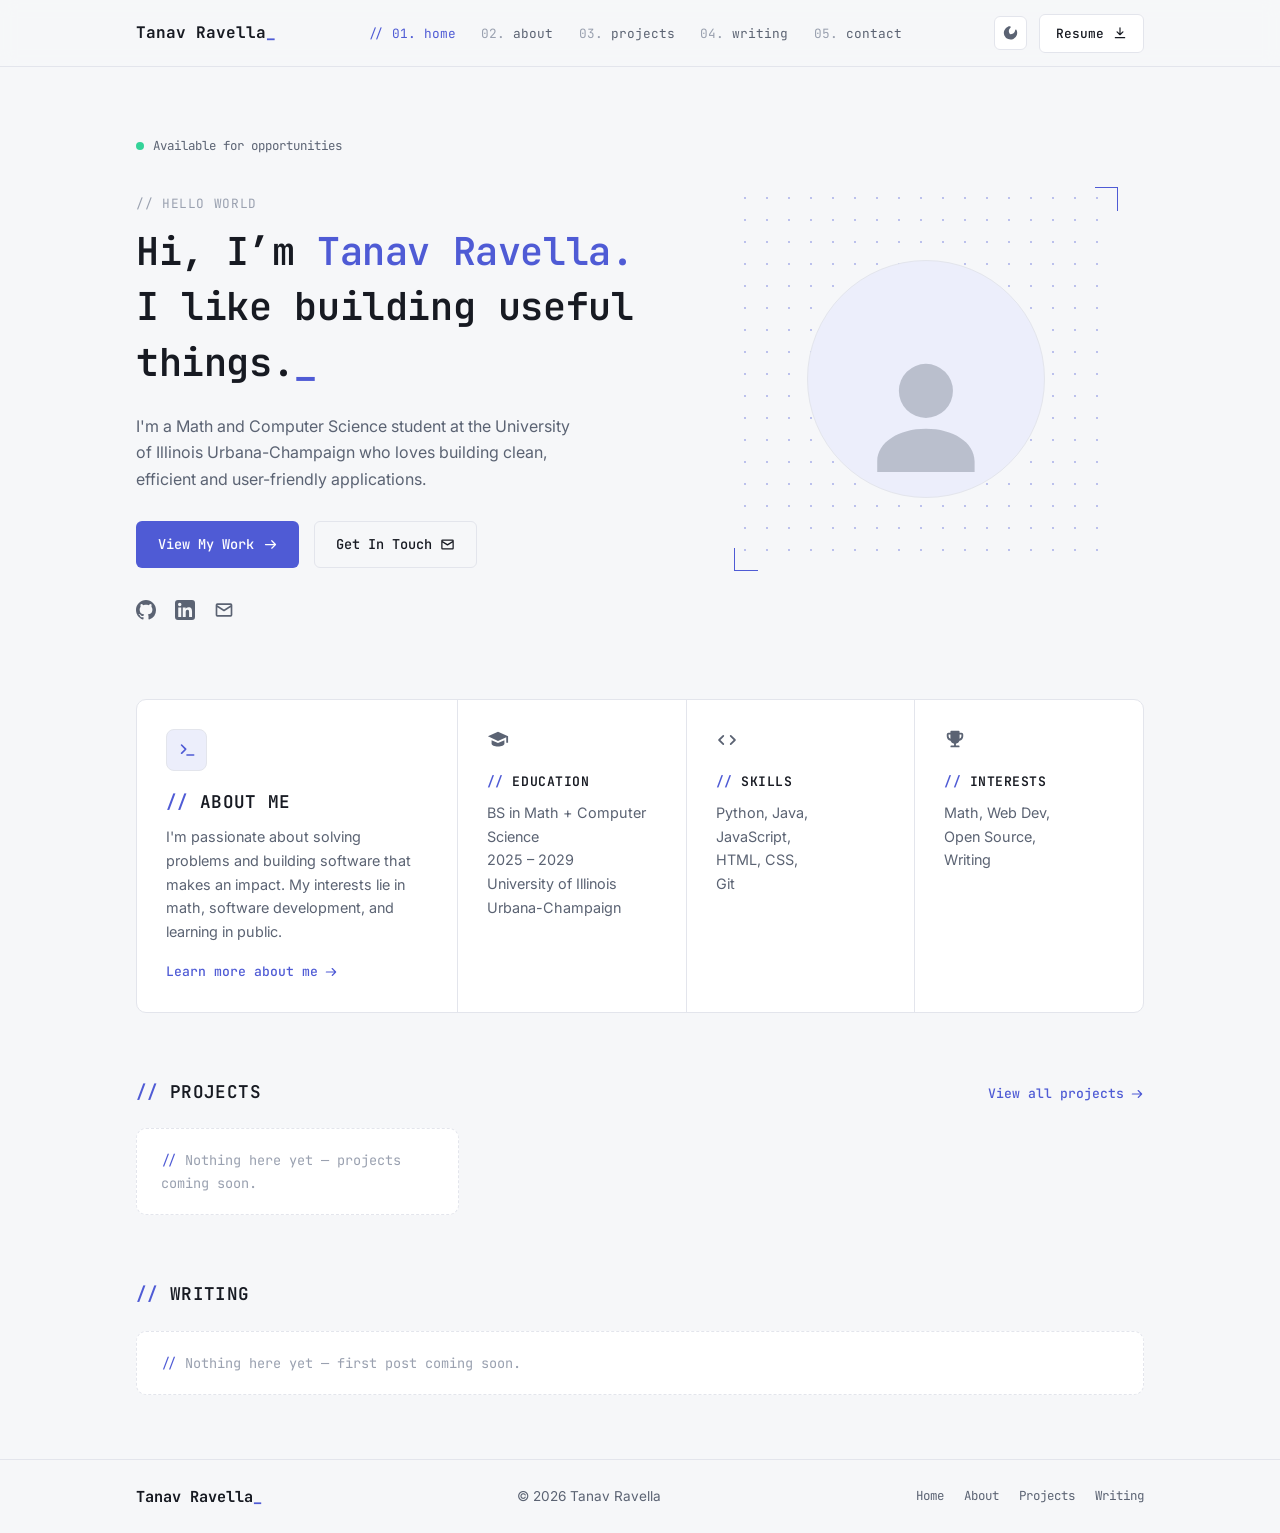
==== commit ea085d4d: "Restyle main site with dark terminal aesthetic Mono headings with // labels, numbered nav with blink" ====
--- a/index.html
+++ b/index.html
@@ -9,9 +9,10 @@
   <!-- Fonts -->
   <link rel="preconnect" href="https://fonts.googleapis.com">
   <link rel="preconnect" href="https://fonts.gstatic.com" crossorigin>
-  <link href="https://fonts.googleapis.com/css2?family=Plus+Jakarta+Sans:wght@400;500;600;700;800&display=swap" rel="stylesheet">
+  <link href="https://fonts.googleapis.com/css2?family=JetBrains+Mono:wght@400;500;600;700&family=Inter:wght@400;500;600&display=swap" rel="stylesheet">
 
-  <link rel="stylesheet" href="css/style.css">
+  <!-- ?v= busts stale CDN/browser caches — bump it whenever the CSS changes -->
+  <link rel="stylesheet" href="css/style.css?v=3">
 
   <!-- Apply saved theme before paint to avoid a flash of the wrong theme -->
   <script>
@@ -27,23 +28,22 @@
 
   <header class="site-header">
     <nav class="nav" aria-label="Main">
-      <a class="nav-name" href="#home">Tanav Ravella</a>
+      <a class="nav-name" href="#home">Tanav Ravella<span class="cursor">_</span></a>
       <div class="nav-links">
-        <a href="#home">Home</a>
-        <a href="#about">About</a>
-        <a href="#projects">Projects</a>
-        <a href="#experience">Experience</a>
-        <a href="#writing">Writing</a>
-        <a href="#contact">Contact</a>
+        <a href="#home"><span class="nav-num">01.</span> home</a>
+        <a href="#about"><span class="nav-num">02.</span> about</a>
+        <a href="#projects"><span class="nav-num">03.</span> projects</a>
+        <a href="#writing"><span class="nav-num">04.</span> writing</a>
+        <a href="mailto:tanavr2@illinois.edu"><span class="nav-num">05.</span> contact</a>
       </div>
       <div class="nav-actions">
         <button id="theme-toggle" class="theme-toggle" type="button" aria-label="Switch to light theme">
           <svg class="icon-sun" viewBox="0 0 24 24" width="16" height="16" aria-hidden="true"><path fill="currentColor" d="M12 4a1 1 0 0 1-1-1V1a1 1 0 1 1 2 0v2a1 1 0 0 1-1 1zm0 20a1 1 0 0 1-1-1v-2a1 1 0 1 1 2 0v2a1 1 0 0 1-1 1zM4 13H2a1 1 0 1 1 0-2h2a1 1 0 1 1 0 2zm20 0h-2a1 1 0 1 1 0-2h2a1 1 0 1 1 0 2zM5.64 6.64a1 1 0 0 1-.7-.29L3.5 4.9a1 1 0 1 1 1.42-1.42l1.42 1.42a1 1 0 0 1-.7 1.71zm14.02 14.02a1 1 0 0 1-.7-.29l-1.42-1.42a1 1 0 1 1 1.42-1.42l1.42 1.42a1 1 0 0 1-.7 1.71zM4.9 20.5a1 1 0 0 1-.71-1.71l1.42-1.42a1 1 0 1 1 1.42 1.42L5.6 20.21a1 1 0 0 1-.7.29zM18.36 6.64a1 1 0 0 1-.7-1.71l1.42-1.42A1 1 0 1 1 20.5 4.9l-1.42 1.42a1 1 0 0 1-.72.32zM12 18a6 6 0 1 1 0-12 6 6 0 0 1 0 12z"/></svg>
           <svg class="icon-moon" viewBox="0 0 24 24" width="16" height="16" aria-hidden="true"><path fill="currentColor" d="M12.1 2a1 1 0 0 1 .82 1.6A8 8 0 0 0 12 14a8 8 0 0 0 7.86-6.53 1 1 0 0 1 1.72-.4A10 10 0 1 1 9.4 2.4a1 1 0 0 1 .7-.4c.34-.03.66.02 1 0z"/></svg>
         </button>
-        <a class="btn btn-dark btn-resume" href="resume.pdf" target="_blank" rel="noopener">
+        <a class="btn btn-outline btn-resume" href="resume.pdf" target="_blank" rel="noopener">
           Resume
-          <svg viewBox="0 0 24 24" width="15" height="15" aria-hidden="true"><path fill="currentColor" d="M12 16a1 1 0 0 1-.7-.29l-5-5a1 1 0 1 1 1.4-1.42L11 12.59V3a1 1 0 1 1 2 0v9.59l3.3-3.3a1 1 0 1 1 1.4 1.42l-5 5A1 1 0 0 1 12 16zm8 5H4a1 1 0 1 1 0-2h16a1 1 0 1 1 0 2z"/></svg>
+          <svg viewBox="0 0 24 24" width="14" height="14" aria-hidden="true"><path fill="currentColor" d="M12 16a1 1 0 0 1-.7-.29l-5-5a1 1 0 1 1 1.4-1.42L11 12.59V3a1 1 0 1 1 2 0v9.59l3.3-3.3a1 1 0 1 1 1.4 1.42l-5 5A1 1 0 0 1 12 16zm8 5H4a1 1 0 1 1 0-2h16a1 1 0 1 1 0 2z"/></svg>
         </a>
       </div>
     </nav>
@@ -55,11 +55,13 @@
     <section id="home" class="hero">
       <div class="hero-grid">
         <div class="hero-text">
-          <span class="badge"><span class="badge-dot" aria-hidden="true"></span> Math + CS Student</span>
+          <span class="badge"><span class="badge-dot" aria-hidden="true"></span> Available for opportunities</span>
+
+          <p class="hero-label">// HELLO WORLD</p>
 
           <h1>
-            Hi, I&rsquo;m <span class="accent">Tanav Ravella</span><br>
-            I like building useful things.
+            Hi, I&rsquo;m <span class="accent">Tanav Ravella.</span><br>
+            I like building useful things.<span class="cursor">_</span>
           </h1>
 
           <p class="hero-bio">
@@ -71,11 +73,11 @@
           <div class="hero-cta">
             <a class="btn btn-primary" href="#projects">
               View My Work
-              <svg viewBox="0 0 24 24" width="16" height="16" aria-hidden="true"><path fill="currentColor" d="M13.3 5.3a1 1 0 0 1 1.4 0l6 6a1 1 0 0 1 0 1.4l-6 6a1 1 0 0 1-1.4-1.4L17.59 13H4a1 1 0 1 1 0-2h13.59l-4.3-4.3a1 1 0 0 1 0-1.4z"/></svg>
+              <svg viewBox="0 0 24 24" width="15" height="15" aria-hidden="true"><path fill="currentColor" d="M13.3 5.3a1 1 0 0 1 1.4 0l6 6a1 1 0 0 1 0 1.4l-6 6a1 1 0 0 1-1.4-1.4L17.59 13H4a1 1 0 1 1 0-2h13.59l-4.3-4.3a1 1 0 0 1 0-1.4z"/></svg>
             </a>
             <a class="btn btn-outline" href="mailto:tanavr2@illinois.edu">
               Get In Touch
-              <svg viewBox="0 0 24 24" width="16" height="16" aria-hidden="true"><path fill="currentColor" d="M4 4h16a2 2 0 0 1 2 2v12a2 2 0 0 1-2 2H4a2 2 0 0 1-2-2V6a2 2 0 0 1 2-2zm0 2v.35l8 5.03 8-5.03V6H4zm16 2.71-7.47 4.7a1 1 0 0 1-1.06 0L4 8.7V18h16V8.71z"/></svg>
+              <svg viewBox="0 0 24 24" width="15" height="15" aria-hidden="true"><path fill="currentColor" d="M4 4h16a2 2 0 0 1 2 2v12a2 2 0 0 1-2 2H4a2 2 0 0 1-2-2V6a2 2 0 0 1 2-2zm0 2v.35l8 5.03 8-5.03V6H4zm16 2.71-7.47 4.7a1 1 0 0 1-1.06 0L4 8.7V18h16V8.71z"/></svg>
             </a>
           </div>
 
@@ -98,14 +100,15 @@
           </ul>
         </div>
 
-        <div class="hero-photo" aria-hidden="false">
-          <div class="photo-circle">
-            <!-- Drop your photo at img/headshot.jpg and it will replace the placeholder -->
-            <img src="img/headshot.jpg" alt="Portrait of Tanav Ravella"
-                 onerror="this.style.display='none'; this.parentElement.classList.add('photo-empty');">
-            <svg class="photo-placeholder" viewBox="0 0 24 24" aria-hidden="true"><path fill="currentColor" d="M12 12a5 5 0 1 0 0-10 5 5 0 0 0 0 10zm0 2c-5 0-9 2.5-9 6v2h18v-2c0-3.5-4-6-9-6z"/></svg>
+        <div class="hero-photo">
+          <div class="photo-frame">
+            <div class="photo-circle">
+              <!-- Drop your photo at img/headshot.jpg and it will replace the placeholder -->
+              <img src="img/headshot.jpg" alt="Portrait of Tanav Ravella"
+                   onerror="this.style.display='none'; this.parentElement.classList.add('photo-empty');">
+              <svg class="photo-placeholder" viewBox="0 0 24 24" aria-hidden="true"><path fill="currentColor" d="M12 12a5 5 0 1 0 0-10 5 5 0 0 0 0 10zm0 2c-5 0-9 2.5-9 6v2h18v-2c0-3.5-4-6-9-6z"/></svg>
+            </div>
           </div>
-          <div class="photo-dots" aria-hidden="true"></div>
         </div>
       </div>
     </section>
@@ -115,40 +118,34 @@
       <div class="about-card">
         <div class="about-col about-intro">
           <div class="icon-tile" aria-hidden="true">
-            <svg viewBox="0 0 24 24" width="20" height="20"><path fill="currentColor" d="M12 12a4 4 0 1 0 0-8 4 4 0 0 0 0 8zm0 2c-4 0-7 2-7 4.5V20h14v-1.5c0-2.5-3-4.5-7-4.5z"/></svg>
+            <svg viewBox="0 0 24 24" width="20" height="20"><path fill="currentColor" d="M4.7 6.7a1 1 0 0 1 1.4-1.4l5 5a1 1 0 0 1 0 1.4l-5 5a1 1 0 0 1-1.4-1.4L9 11 4.7 6.7zM12 17h8a1 1 0 1 1 0 2h-8a1 1 0 1 1 0-2z"/></svg>
           </div>
-          <h2>About Me</h2>
+          <h2><span class="slashes">//</span> About Me</h2>
           <p>
             I'm passionate about solving problems and building software that makes
             an impact. My interests lie in math, software development, and learning
             in public.
           </p>
-          <a class="text-link" href="#contact">Learn more about me
+          <a class="text-link" href="mailto:tanavr2@illinois.edu">Learn more about me
             <svg viewBox="0 0 24 24" width="14" height="14" aria-hidden="true"><path fill="currentColor" d="M13.3 5.3a1 1 0 0 1 1.4 0l6 6a1 1 0 0 1 0 1.4l-6 6a1 1 0 0 1-1.4-1.4L17.59 13H4a1 1 0 1 1 0-2h13.59l-4.3-4.3a1 1 0 0 1 0-1.4z"/></svg>
           </a>
         </div>
 
         <div class="about-col">
-          <div class="icon-tile" aria-hidden="true">
-            <svg viewBox="0 0 24 24" width="20" height="20"><path fill="currentColor" d="M12 3 1 8l11 5 9-4.09V15h2V8L12 3zM5 12.18V16c0 1.66 3.13 3 7 3s7-1.34 7-3v-3.82l-7 3.18-7-3.18z"/></svg>
-          </div>
-          <h3>Education</h3>
+          <svg class="about-icon" viewBox="0 0 24 24" width="22" height="22" aria-hidden="true"><path fill="currentColor" d="M12 3 1 8l11 5 9-4.09V15h2V8L12 3zM5 12.18V16c0 1.66 3.13 3 7 3s7-1.34 7-3v-3.82l-7 3.18-7-3.18z"/></svg>
+          <h3><span class="slashes">//</span> Education</h3>
           <p>BS in Math + Computer Science<br>2025 &ndash; 2029<br>University of Illinois Urbana-Champaign</p>
         </div>
 
         <div class="about-col">
-          <div class="icon-tile" aria-hidden="true">
-            <svg viewBox="0 0 24 24" width="20" height="20"><path fill="currentColor" d="M8.7 15.9 4.8 12l3.9-3.9a1 1 0 0 0-1.4-1.4l-4.6 4.6a1 1 0 0 0 0 1.4l4.6 4.6a1 1 0 0 0 1.4-1.4zm6.6 0 3.9-3.9-3.9-3.9a1 1 0 0 1 1.4-1.4l4.6 4.6a1 1 0 0 1 0 1.4l-4.6 4.6a1 1 0 0 1-1.4-1.4z"/></svg>
-          </div>
-          <h3>Skills</h3>
+          <svg class="about-icon" viewBox="0 0 24 24" width="22" height="22" aria-hidden="true"><path fill="currentColor" d="M8.7 15.9 4.8 12l3.9-3.9a1 1 0 0 0-1.4-1.4l-4.6 4.6a1 1 0 0 0 0 1.4l4.6 4.6a1 1 0 0 0 1.4-1.4zm6.6 0 3.9-3.9-3.9-3.9a1 1 0 0 1 1.4-1.4l4.6 4.6a1 1 0 0 1 0 1.4l-4.6 4.6a1 1 0 0 1-1.4-1.4z"/></svg>
+          <h3><span class="slashes">//</span> Skills</h3>
           <p>Python, Java, JavaScript,<br>HTML, CSS,<br>Git</p>
         </div>
 
         <div class="about-col">
-          <div class="icon-tile" aria-hidden="true">
-            <svg viewBox="0 0 24 24" width="20" height="20"><path fill="currentColor" d="M19 4h-2V3a1 1 0 0 0-1-1H8a1 1 0 0 0-1 1v1H5a2 2 0 0 0-2 2v2c0 2.4 1.7 4.4 4 4.9A5 5 0 0 0 11 16v2H8a1 1 0 1 0 0 2h8a1 1 0 1 0 0-2h-3v-2a5 5 0 0 0 4-3.1c2.3-.5 4-2.5 4-4.9V6a2 2 0 0 0-2-2zM5 8V6h2v4.5A3 3 0 0 1 5 8zm14 0a3 3 0 0 1-2 2.5V6h2v2z"/></svg>
-          </div>
-          <h3>Interests</h3>
+          <svg class="about-icon" viewBox="0 0 24 24" width="22" height="22" aria-hidden="true"><path fill="currentColor" d="M19 4h-2V3a1 1 0 0 0-1-1H8a1 1 0 0 0-1 1v1H5a2 2 0 0 0-2 2v2c0 2.4 1.7 4.4 4 4.9A5 5 0 0 0 11 16v2H8a1 1 0 1 0 0 2h8a1 1 0 1 0 0-2h-3v-2a5 5 0 0 0 4-3.1c2.3-.5 4-2.5 4-4.9V6a2 2 0 0 0-2-2zM5 8V6h2v4.5A3 3 0 0 1 5 8zm14 0a3 3 0 0 1-2 2.5V6h2v2z"/></svg>
+          <h3><span class="slashes">//</span> Interests</h3>
           <p>Math, Web Dev,<br>Open Source,<br>Writing</p>
         </div>
       </div>
@@ -157,7 +154,7 @@
     <!-- ============ PROJECTS ============ -->
     <section id="projects" class="section">
       <div class="section-head">
-        <h2>Projects</h2>
+        <h2><span class="slashes">//</span> Projects</h2>
         <a class="text-link" href="https://github.com/travella08" target="_blank" rel="noopener">View all projects
           <svg viewBox="0 0 24 24" width="14" height="14" aria-hidden="true"><path fill="currentColor" d="M13.3 5.3a1 1 0 0 1 1.4 0l6 6a1 1 0 0 1 0 1.4l-6 6a1 1 0 0 1-1.4-1.4L17.59 13H4a1 1 0 1 1 0-2h13.59l-4.3-4.3a1 1 0 0 1 0-1.4z"/></svg>
         </a>
@@ -165,53 +162,30 @@
       <ul id="project-list" class="card-grid" aria-live="polite"></ul>
     </section>
 
-    <!-- ============ EXPERIENCE ============ -->
-    <section id="experience" class="section">
-      <div class="section-head">
-        <h2>Experience</h2>
-      </div>
-      <ul id="experience-list" class="stack-list" aria-live="polite"></ul>
-    </section>
-
     <!-- ============ WRITING ============ -->
     <section id="writing" class="section">
       <div class="section-head">
-        <h2>Writing</h2>
+        <h2><span class="slashes">//</span> Writing</h2>
       </div>
       <ul id="post-list" class="stack-list" aria-live="polite"></ul>
-    </section>
-
-    <!-- ============ CONTACT ============ -->
-    <section id="contact" class="section section-contact">
-      <div class="contact-card">
-        <h2>Get In Touch</h2>
-        <p>Whether you have a question, an idea, or just want to say hi &mdash; my inbox is always open.</p>
-        <a class="btn btn-primary" href="mailto:tanavr2@illinois.edu">
-          Say Hello
-          <svg viewBox="0 0 24 24" width="16" height="16" aria-hidden="true"><path fill="currentColor" d="M4 4h16a2 2 0 0 1 2 2v12a2 2 0 0 1-2 2H4a2 2 0 0 1-2-2V6a2 2 0 0 1 2-2zm0 2v.35l8 5.03 8-5.03V6H4zm16 2.71-7.47 4.7a1 1 0 0 1-1.06 0L4 8.7V18h16V8.71z"/></svg>
-        </a>
-        <ul class="social social-center" aria-label="Profiles">
-          <li>
-            <a href="https://github.com/travella08" target="_blank" rel="noopener" aria-label="GitHub">
-              <svg viewBox="0 0 16 16" width="20" height="20" aria-hidden="true"><path fill="currentColor" d="M8 0C3.58 0 0 3.58 0 8c0 3.54 2.29 6.53 5.47 7.59.4.07.55-.17.55-.38 0-.19-.01-.82-.01-1.49-2.01.37-2.53-.49-2.69-.94-.09-.23-.48-.94-.82-1.13-.28-.15-.68-.52-.01-.53.63-.01 1.08.58 1.23.82.72 1.21 1.87.87 2.33.66.07-.52.28-.87.51-1.07-1.78-.2-3.64-.89-3.64-3.95 0-.87.31-1.59.82-2.15-.08-.2-.36-1.02.08-2.12 0 0 .67-.21 2.2.82.64-.18 1.32-.27 2-.27s1.36.09 2 .27c1.53-1.04 2.2-.82 2.2-.82.44 1.1.16 1.92.08 2.12.51.56.82 1.27.82 2.15 0 3.07-1.87 3.75-3.65 3.95.29.25.54.73.54 1.48 0 1.07-.01 1.93-.01 2.2 0 .21.15.46.55.38A8.01 8.01 0 0 0 16 8c0-4.42-3.58-8-8-8z"/></svg>
-            </a>
-          </li>
-          <li>
-            <a href="https://www.linkedin.com/in/tanav-ravella-240072304/" target="_blank" rel="noopener" aria-label="LinkedIn">
-              <svg viewBox="0 0 16 16" width="20" height="20" aria-hidden="true"><path fill="currentColor" d="M13.6 0H2.4A2.4 2.4 0 0 0 0 2.4v11.2A2.4 2.4 0 0 0 2.4 16h11.2a2.4 2.4 0 0 0 2.4-2.4V2.4A2.4 2.4 0 0 0 13.6 0zM4.98 13.63H2.61V6h2.37v7.63zM3.79 4.96a1.37 1.37 0 1 1 0-2.75 1.37 1.37 0 0 1 0 2.75zm9.84 8.67h-2.37V9.92c0-.89-.02-2.03-1.24-2.03-1.24 0-1.43.97-1.43 1.96v3.78H6.22V6h2.28v1.04h.03c.32-.6 1.09-1.24 2.25-1.24 2.4 0 2.85 1.58 2.85 3.64v4.19z"/></svg>
-            </a>
-          </li>
-        </ul>
-      </div>
     </section>
 
   </main>
 
   <footer class="site-footer">
-    <p>&copy; <span id="year"></span> Tanav Ravella &middot; Built with plain HTML, CSS, and JS</p>
+    <div class="footer-inner">
+      <span class="footer-name">Tanav Ravella<span class="cursor">_</span></span>
+      <p>&copy; <span id="year"></span> Tanav Ravella</p>
+      <div class="footer-links">
+        <a href="#home">Home</a>
+        <a href="#about">About</a>
+        <a href="#projects">Projects</a>
+        <a href="#writing">Writing</a>
+      </div>
+    </div>
   </footer>
 
-  <script src="js/data.js"></script>
-  <script src="js/main.js"></script>
+  <script src="js/data.js?v=3"></script>
+  <script src="js/main.js?v=3"></script>
 </body>
 </html>
--- a/css/style.css
+++ b/css/style.css
@@ -1,69 +1,62 @@
 /* ============================================================
-   Personal site — modern portfolio, indigo accent
+   Personal site — dark terminal aesthetic, mono headings
    Edit the tokens below to retheme the whole site.
    ============================================================ */
 
 :root {
-  --bg: #f6f7f9;
-  --surface: #ffffff;
-  --ink: #16181d;
-  --muted: #5f6672;
-  --accent: #5b5bd6;          /* buttons, links, highlights */
-  --accent-strong: #4a4ac4;   /* hover state */
-  --accent-soft: #eceafb;     /* tints, chips, photo circle */
-  --rule: #e5e7eb;            /* hairlines / card borders */
-  --dark-btn: #16181d;        /* resume button */
-  --dark-btn-ink: #ffffff;
-  --green: #22c55e;           /* badge dot */
-  --shadow: 0 1px 3px rgba(22, 24, 29, 0.06), 0 8px 24px rgba(22, 24, 29, 0.05);
+  --bg: #0a0c12;
+  --surface: #10131c;
+  --ink: #e7e9f0;
+  --muted: #9aa3b8;
+  --faint: #5c6577;
+  --accent: #6d7cf5;          /* buttons, links, highlights */
+  --accent-strong: #8a96f7;   /* hover state */
+  --accent-soft: #1a1e33;     /* tints, chips, icon tiles */
+  --rule: #1d2230;            /* hairlines / card borders */
+  --green: #34d399;           /* badge dot */
   --max-width: 66rem;
 
-  --sans: "Plus Jakarta Sans", -apple-system, "Segoe UI", system-ui, sans-serif;
-}
-
-@media (prefers-color-scheme: dark) {
+  --mono: "JetBrains Mono", ui-monospace, "SF Mono", Menlo, Consolas, monospace;
+  --sans: "Inter", -apple-system, "Segoe UI", system-ui, sans-serif;
+}
+
+@media (prefers-color-scheme: light) {
   :root {
-    --bg: #101216;
-    --surface: #181b21;
-    --ink: #e9eaee;
-    --muted: #9aa2af;
-    --accent: #8385f0;
-    --accent-strong: #999bf4;
-    --accent-soft: #24263e;
-    --rule: #262a32;
-    --dark-btn: #e9eaee;
-    --dark-btn-ink: #16181d;
-    --shadow: 0 1px 3px rgba(0, 0, 0, 0.3), 0 8px 24px rgba(0, 0, 0, 0.25);
+    --bg: #f6f7f9;
+    --surface: #ffffff;
+    --ink: #171a22;
+    --muted: #5b6373;
+    --faint: #9aa1b0;
+    --accent: #4f5bd5;
+    --accent-strong: #3d49c4;
+    --accent-soft: #eceefb;
+    --rule: #e3e5ec;
   }
 }
 
 /* Manual toggle overrides — wins over the system preference above */
 :root[data-theme="dark"] {
-  --bg: #101216;
-  --surface: #181b21;
-  --ink: #e9eaee;
-  --muted: #9aa2af;
-  --accent: #8385f0;
-  --accent-strong: #999bf4;
-  --accent-soft: #24263e;
-  --rule: #262a32;
-  --dark-btn: #e9eaee;
-  --dark-btn-ink: #16181d;
-  --shadow: 0 1px 3px rgba(0, 0, 0, 0.3), 0 8px 24px rgba(0, 0, 0, 0.25);
+  --bg: #0a0c12;
+  --surface: #10131c;
+  --ink: #e7e9f0;
+  --muted: #9aa3b8;
+  --faint: #5c6577;
+  --accent: #6d7cf5;
+  --accent-strong: #8a96f7;
+  --accent-soft: #1a1e33;
+  --rule: #1d2230;
 }
 
 :root[data-theme="light"] {
   --bg: #f6f7f9;
   --surface: #ffffff;
-  --ink: #16181d;
-  --muted: #5f6672;
-  --accent: #5b5bd6;
-  --accent-strong: #4a4ac4;
-  --accent-soft: #eceafb;
-  --rule: #e5e7eb;
-  --dark-btn: #16181d;
-  --dark-btn-ink: #ffffff;
-  --shadow: 0 1px 3px rgba(22, 24, 29, 0.06), 0 8px 24px rgba(22, 24, 29, 0.05);
+  --ink: #171a22;
+  --muted: #5b6373;
+  --faint: #9aa1b0;
+  --accent: #4f5bd5;
+  --accent-strong: #3d49c4;
+  --accent-soft: #eceefb;
+  --rule: #e3e5ec;
 }
 
 * { box-sizing: border-box; }
@@ -72,7 +65,7 @@
 
 @media (prefers-reduced-motion: reduce) {
   html { scroll-behavior: auto; }
-  * { transition: none !important; }
+  * { transition: none !important; animation: none !important; }
 }
 
 body {
@@ -97,16 +90,28 @@
   border-radius: 4px;
 }
 
+.slashes { color: var(--accent); }
+
+.cursor {
+  color: var(--accent);
+  animation: blink 1.2s steps(2) infinite;
+}
+
+@keyframes blink {
+  50% { opacity: 0; }
+}
+
 /* ---------- Buttons ---------- */
 
 .btn {
   display: inline-flex;
   align-items: center;
-  gap: 0.5rem;
-  font-weight: 600;
-  font-size: 0.92rem;
-  padding: 0.65rem 1.25rem;
-  border-radius: 10px;
+  gap: 0.55rem;
+  font-family: var(--mono);
+  font-weight: 500;
+  font-size: 0.85rem;
+  padding: 0.7rem 1.3rem;
+  border-radius: 6px;
   border: 1px solid transparent;
   cursor: pointer;
   transition: background 120ms ease, border-color 120ms ease, color 120ms ease;
@@ -119,26 +124,21 @@
 .btn-primary:hover { background: var(--accent-strong); color: #ffffff; }
 
 .btn-outline {
-  background: var(--surface);
+  background: transparent;
   color: var(--ink);
   border-color: var(--rule);
 }
 .btn-outline:hover { border-color: var(--accent); color: var(--accent); }
 
-.btn-dark {
-  background: var(--dark-btn);
-  color: var(--dark-btn-ink);
-}
-.btn-dark:hover { opacity: 0.88; color: var(--dark-btn-ink); }
-
-.btn-resume { padding: 0.5rem 1rem; font-size: 0.88rem; }
+.btn-resume { padding: 0.5rem 1rem; font-size: 0.8rem; background: var(--surface); }
 
 .text-link {
   display: inline-flex;
   align-items: center;
-  gap: 0.35rem;
-  font-weight: 600;
-  font-size: 0.9rem;
+  gap: 0.4rem;
+  font-family: var(--mono);
+  font-weight: 500;
+  font-size: 0.82rem;
   color: var(--accent);
 }
 .text-link:hover { color: var(--accent-strong); }
@@ -149,7 +149,7 @@
   position: sticky;
   top: 0;
   z-index: 10;
-  background: color-mix(in srgb, var(--surface) 88%, transparent);
+  background: color-mix(in srgb, var(--bg) 88%, transparent);
   backdrop-filter: blur(8px);
   border-bottom: 1px solid var(--rule);
 }
@@ -157,7 +157,7 @@
 .nav {
   max-width: var(--max-width);
   margin: 0 auto;
-  padding: 0.7rem 1.5rem;
+  padding: 0.85rem 1.5rem;
   display: flex;
   align-items: center;
   justify-content: space-between;
@@ -165,9 +165,9 @@
 }
 
 .nav-name {
-  font-weight: 800;
-  font-size: 1.05rem;
-  letter-spacing: -0.01em;
+  font-family: var(--mono);
+  font-weight: 700;
+  font-size: 1rem;
   color: var(--ink);
   white-space: nowrap;
 }
@@ -175,14 +175,18 @@
 
 .nav-links {
   display: flex;
-  gap: 1.5rem;
-  font-size: 0.92rem;
-  font-weight: 500;
+  gap: 1.6rem;
+  font-family: var(--mono);
+  font-size: 0.8rem;
 }
 
 .nav-links a { color: var(--muted); }
 .nav-links a:hover { color: var(--ink); }
 .nav-links a.active { color: var(--accent); }
+.nav-links a.active::before { content: "// "; }
+
+.nav-num { color: var(--faint); }
+.nav-links a.active .nav-num { color: var(--accent); }
 
 .nav-actions {
   display: flex;
@@ -198,7 +202,7 @@
   height: 2.1rem;
   padding: 0;
   border: 1px solid var(--rule);
-  border-radius: 999px;
+  border-radius: 6px;
   background: var(--surface);
   color: var(--muted);
   cursor: pointer;
@@ -207,12 +211,12 @@
 .theme-toggle:hover { color: var(--ink); border-color: var(--accent); }
 
 /* Show the sun icon (meaning "switch to light") only in dark mode, and vice versa */
-.theme-toggle .icon-moon { display: block; }
-.theme-toggle .icon-sun { display: none; }
-
-@media (prefers-color-scheme: dark) {
-  .theme-toggle .icon-moon { display: none; }
-  .theme-toggle .icon-sun { display: block; }
+.theme-toggle .icon-sun { display: block; }
+.theme-toggle .icon-moon { display: none; }
+
+@media (prefers-color-scheme: light) {
+  .theme-toggle .icon-sun { display: none; }
+  .theme-toggle .icon-moon { display: block; }
 }
 :root[data-theme="dark"] .theme-toggle .icon-moon { display: none; }
 :root[data-theme="dark"] .theme-toggle .icon-sun { display: block; }
@@ -237,20 +241,23 @@
   margin-bottom: 1.4rem;
 }
 
-.section-head h2 {
-  font-size: 1.5rem;
-  font-weight: 700;
-  letter-spacing: -0.01em;
-  margin: 0;
+.section-head h2,
+.about-col h2 {
+  font-family: var(--mono);
+  font-size: 1.1rem;
+  font-weight: 600;
+  letter-spacing: 0.02em;
+  margin: 0;
+  text-transform: uppercase;
 }
 
 /* ---------- Hero ---------- */
 
-.hero { padding: 4.5rem 0 1rem; }
+.hero { padding: 4rem 0 1rem; }
 
 .hero-grid {
   display: grid;
-  grid-template-columns: 1.15fr 0.85fr;
+  grid-template-columns: 1.1fr 0.9fr;
   gap: 2.5rem;
   align-items: center;
 }
@@ -258,13 +265,9 @@
 .badge {
   display: inline-flex;
   align-items: center;
-  gap: 0.5rem;
-  background: var(--surface);
-  border: 1px solid var(--rule);
-  border-radius: 999px;
-  padding: 0.35rem 0.9rem;
-  font-size: 0.85rem;
-  font-weight: 500;
+  gap: 0.55rem;
+  font-family: var(--mono);
+  font-size: 0.78rem;
   color: var(--muted);
 }
 
@@ -275,34 +278,43 @@
   background: var(--green);
 }
 
+.hero-label {
+  font-family: var(--mono);
+  font-size: 0.8rem;
+  color: var(--faint);
+  letter-spacing: 0.05em;
+  margin: 2.2rem 0 0.6rem;
+}
+
 .hero-text h1 {
-  font-size: clamp(2rem, 4.5vw, 3rem);
-  font-weight: 800;
-  line-height: 1.2;
-  letter-spacing: -0.02em;
-  margin: 1.1rem 0 0;
+  font-family: var(--mono);
+  font-size: clamp(1.6rem, 3.6vw, 2.4rem);
+  font-weight: 600;
+  line-height: 1.45;
+  letter-spacing: -0.01em;
+  margin: 0;
 }
 
 .hero-text h1 .accent { color: var(--accent); }
 
 .hero-bio {
   color: var(--muted);
-  font-size: 1.05rem;
-  max-width: 30rem;
-  margin: 1.2rem 0 1.6rem;
+  font-size: 1rem;
+  max-width: 28rem;
+  margin: 1.4rem 0 1.8rem;
 }
 
 .hero-cta {
   display: flex;
   flex-wrap: wrap;
   gap: 0.9rem;
-  margin-bottom: 1.8rem;
+  margin-bottom: 2rem;
 }
 
 .social {
   list-style: none;
   display: flex;
-  gap: 1.1rem;
+  gap: 1.2rem;
   padding: 0;
   margin: 0;
 }
@@ -310,20 +322,52 @@
 .social a { color: var(--muted); display: inline-flex; }
 .social a:hover { color: var(--ink); }
 
-/* ---------- Hero photo ---------- */
+/* ---------- Hero photo / dot grid frame ---------- */
 
 .hero-photo {
+  display: flex;
+  justify-content: center;
+}
+
+.photo-frame {
   position: relative;
-  display: flex;
+  width: min(24rem, 80vw);
+  aspect-ratio: 1;
+  display: flex;
+  align-items: center;
   justify-content: center;
+  background-image: radial-gradient(color-mix(in srgb, var(--accent) 35%, transparent) 1px, transparent 1px);
+  background-size: 22px 22px;
+}
+
+/* corner brackets */
+.photo-frame::before,
+.photo-frame::after {
+  content: "";
+  position: absolute;
+  width: 1.4rem;
+  height: 1.4rem;
+  border-color: var(--accent);
+  border-style: solid;
+}
+.photo-frame::before {
+  top: 0;
+  right: 0;
+  border-width: 1px 1px 0 0;
+}
+.photo-frame::after {
+  bottom: 0;
+  left: 0;
+  border-width: 0 0 1px 1px;
 }
 
 .photo-circle {
   position: relative;
-  width: min(20rem, 70vw);
+  width: 62%;
   aspect-ratio: 1;
   border-radius: 50%;
-  background: radial-gradient(circle at 30% 25%, color-mix(in srgb, var(--accent) 22%, var(--accent-soft)), var(--accent-soft) 70%);
+  background: var(--accent-soft);
+  border: 1px solid var(--rule);
   overflow: hidden;
   display: flex;
   align-items: flex-end;
@@ -336,40 +380,33 @@
   object-fit: cover;
 }
 
-/* Neutral person silhouette shown until img/headshot.jpg exists */
+/* Neutral silhouette shown until img/headshot.jpg exists */
 .photo-placeholder {
   display: none;
   width: 55%;
   height: 55%;
-  margin-bottom: 8%;
-  color: color-mix(in srgb, var(--accent) 35%, var(--muted));
-  opacity: 0.55;
+  margin-bottom: 6%;
+  color: var(--faint);
+  opacity: 0.6;
 }
 .photo-empty .photo-placeholder { display: block; }
-
-.photo-dots {
-  position: absolute;
-  top: 8%;
-  right: 4%;
-  width: 5.5rem;
-  height: 5.5rem;
-  background-image: radial-gradient(color-mix(in srgb, var(--muted) 45%, transparent) 1.5px, transparent 1.5px);
-  background-size: 14px 14px;
-  z-index: -1;
-}
 
 /* ---------- About card ---------- */
 
 .about-card {
   display: grid;
   grid-template-columns: 1.4fr 1fr 1fr 1fr;
-  gap: 2rem;
+  gap: 0;
   background: var(--surface);
   border: 1px solid var(--rule);
-  border-radius: 16px;
-  box-shadow: var(--shadow);
-  padding: 2rem;
-}
+  border-radius: 10px;
+}
+
+.about-col {
+  padding: 1.8rem;
+  border-left: 1px solid var(--rule);
+}
+.about-col:first-child { border-left: none; }
 
 .icon-tile {
   display: inline-flex;
@@ -377,28 +414,34 @@
   justify-content: center;
   width: 2.6rem;
   height: 2.6rem;
-  border-radius: 10px;
+  border-radius: 8px;
   background: var(--accent-soft);
   color: var(--accent);
+  border: 1px solid var(--rule);
+  margin-bottom: 1rem;
+}
+
+.about-icon {
+  color: var(--muted);
   margin-bottom: 0.8rem;
 }
 
-.about-col h2 {
-  font-size: 1.2rem;
-  font-weight: 700;
+.about-col h2 { margin: 0 0 0.6rem; }
+
+.about-col h3 {
+  font-family: var(--mono);
+  font-size: 0.82rem;
+  font-weight: 600;
+  letter-spacing: 0.04em;
+  text-transform: uppercase;
+  color: var(--ink);
   margin: 0 0 0.5rem;
 }
 
-.about-col h3 {
-  font-size: 1rem;
-  font-weight: 700;
-  margin: 0 0 0.4rem;
-}
-
 .about-col p {
   color: var(--muted);
-  font-size: 0.92rem;
-  margin: 0 0 0.6rem;
+  font-size: 0.9rem;
+  margin: 0 0 0.8rem;
 }
 
 /* ---------- Project cards ---------- */
@@ -415,8 +458,7 @@
 .card {
   background: var(--surface);
   border: 1px solid var(--rule);
-  border-radius: 16px;
-  box-shadow: var(--shadow);
+  border-radius: 10px;
   padding: 1.5rem;
   transition: border-color 120ms ease, transform 120ms ease;
 }
@@ -435,28 +477,30 @@
   justify-content: center;
   width: 2.6rem;
   height: 2.6rem;
-  border-radius: 10px;
+  border-radius: 8px;
   background: var(--accent);
   color: #ffffff;
+  font-family: var(--mono);
   font-weight: 700;
-  font-size: 1.1rem;
+  font-size: 1.05rem;
 }
 
 .card-ext { color: var(--muted); display: inline-flex; }
 .card-ext:hover { color: var(--accent); }
 
 .card h3 {
-  font-size: 1.05rem;
-  font-weight: 700;
-  margin: 0 0 0.35rem;
+  font-family: var(--mono);
+  font-size: 1rem;
+  font-weight: 600;
+  margin: 0 0 0.4rem;
 }
 .card h3 a { color: var(--ink); }
 .card h3 a:hover { color: var(--accent); }
 
 .card p {
   color: var(--muted);
-  font-size: 0.92rem;
-  margin: 0 0 0.9rem;
+  font-size: 0.9rem;
+  margin: 0 0 1rem;
 }
 
 .card-tags {
@@ -466,15 +510,17 @@
 }
 
 .tag {
-  font-size: 0.76rem;
-  font-weight: 600;
-  padding: 0.2rem 0.65rem;
-  border-radius: 999px;
+  font-family: var(--mono);
+  font-size: 0.72rem;
+  font-weight: 500;
+  padding: 0.2rem 0.6rem;
+  border-radius: 4px;
   background: var(--accent-soft);
   color: var(--accent);
-}
-
-/* ---------- Stack lists (experience + writing) ---------- */
+  border: 1px solid var(--rule);
+}
+
+/* ---------- Stack list (writing) ---------- */
 
 .stack-list {
   list-style: none;
@@ -487,10 +533,11 @@
 .stack-item {
   background: var(--surface);
   border: 1px solid var(--rule);
-  border-radius: 16px;
-  box-shadow: var(--shadow);
+  border-radius: 10px;
   padding: 1.25rem 1.5rem;
-}
+  transition: border-color 120ms ease;
+}
+.stack-item:hover { border-color: var(--accent); }
 
 .stack-head {
   display: flex;
@@ -501,95 +548,97 @@
 }
 
 .stack-head h3 {
-  font-size: 1rem;
-  font-weight: 700;
+  font-family: var(--mono);
+  font-size: 0.95rem;
+  font-weight: 600;
   margin: 0;
 }
 .stack-head h3 a { color: var(--ink); }
 .stack-head h3 a:hover { color: var(--accent); }
 
 .stack-meta {
-  color: var(--muted);
-  font-size: 0.85rem;
+  font-family: var(--mono);
+  color: var(--faint);
+  font-size: 0.78rem;
   font-variant-numeric: tabular-nums;
   white-space: nowrap;
 }
 
-.stack-sub {
-  color: var(--accent);
-  font-size: 0.88rem;
-  font-weight: 600;
-  margin: 0.15rem 0 0;
-}
-
 .stack-item p.stack-desc {
   color: var(--muted);
-  font-size: 0.92rem;
+  font-size: 0.9rem;
   margin: 0.5rem 0 0;
 }
 
 .list-empty {
-  color: var(--muted);
-  font-style: italic;
+  font-family: var(--mono);
+  color: var(--faint);
+  font-size: 0.85rem;
   background: var(--surface);
   border: 1px dashed var(--rule);
-  border-radius: 16px;
+  border-radius: 10px;
   padding: 1.25rem 1.5rem;
 }
-
-/* ---------- Contact ---------- */
-
-.section-contact { padding-bottom: 1rem; }
-
-.contact-card {
-  background: var(--surface);
-  border: 1px solid var(--rule);
-  border-radius: 16px;
-  box-shadow: var(--shadow);
-  padding: 3rem 2rem;
-  text-align: center;
-}
-
-.contact-card h2 {
-  font-size: 1.5rem;
+.list-empty::before { content: "// "; color: var(--accent); }
+
+/* ---------- Footer ---------- */
+
+.site-footer {
+  margin-top: 3.5rem;
+  border-top: 1px solid var(--rule);
+}
+
+.footer-inner {
+  max-width: var(--max-width);
+  margin: 0 auto;
+  padding: 1.5rem;
+  display: flex;
+  align-items: center;
+  justify-content: space-between;
+  gap: 1rem;
+  flex-wrap: wrap;
+}
+
+.footer-name {
+  font-family: var(--mono);
   font-weight: 700;
-  margin: 0 0 0.5rem;
-}
-
-.contact-card p {
-  color: var(--muted);
-  max-width: 28rem;
-  margin: 0 auto 1.5rem;
-}
-
-.social-center { justify-content: center; margin-top: 1.5rem; }
-
-/* ---------- Footer ---------- */
-
-.site-footer {
-  max-width: var(--max-width);
-  margin: 3rem auto 0;
-  padding: 1.5rem 1.5rem 2.5rem;
-  border-top: 1px solid var(--rule);
-  color: var(--muted);
-  font-size: 0.88rem;
-  text-align: center;
-}
+  font-size: 0.95rem;
+}
+
+.footer-inner p {
+  color: var(--muted);
+  font-size: 0.85rem;
+  margin: 0;
+}
+
+.footer-links {
+  display: flex;
+  gap: 1.25rem;
+  font-family: var(--mono);
+  font-size: 0.78rem;
+}
+
+.footer-links a { color: var(--muted); }
+.footer-links a:hover { color: var(--ink); }
 
 /* ---------- Responsive ---------- */
 
 @media (max-width: 900px) {
   .about-card { grid-template-columns: 1fr 1fr; }
-  .about-intro { grid-column: 1 / -1; }
+  .about-intro { grid-column: 1 / -1; border-bottom: 1px solid var(--rule); }
+  .about-col { border-left: none; }
+  .about-col:nth-child(3) { border-left: 1px solid var(--rule); }
   .card-grid { grid-template-columns: repeat(2, 1fr); }
   .nav { flex-wrap: wrap; }
-  .nav-links { order: 3; width: 100%; gap: 1.1rem; font-size: 0.88rem; }
+  .nav-links { order: 3; width: 100%; gap: 1.1rem; font-size: 0.75rem; }
 }
 
 @media (max-width: 640px) {
   .hero-grid { grid-template-columns: 1fr; }
   .hero-photo { order: -1; }
   .about-card { grid-template-columns: 1fr; }
+  .about-col { border-left: none !important; border-bottom: 1px solid var(--rule); }
+  .about-col:last-child { border-bottom: none; }
   .card-grid { grid-template-columns: 1fr; }
   .btn-resume { display: none; }
 }
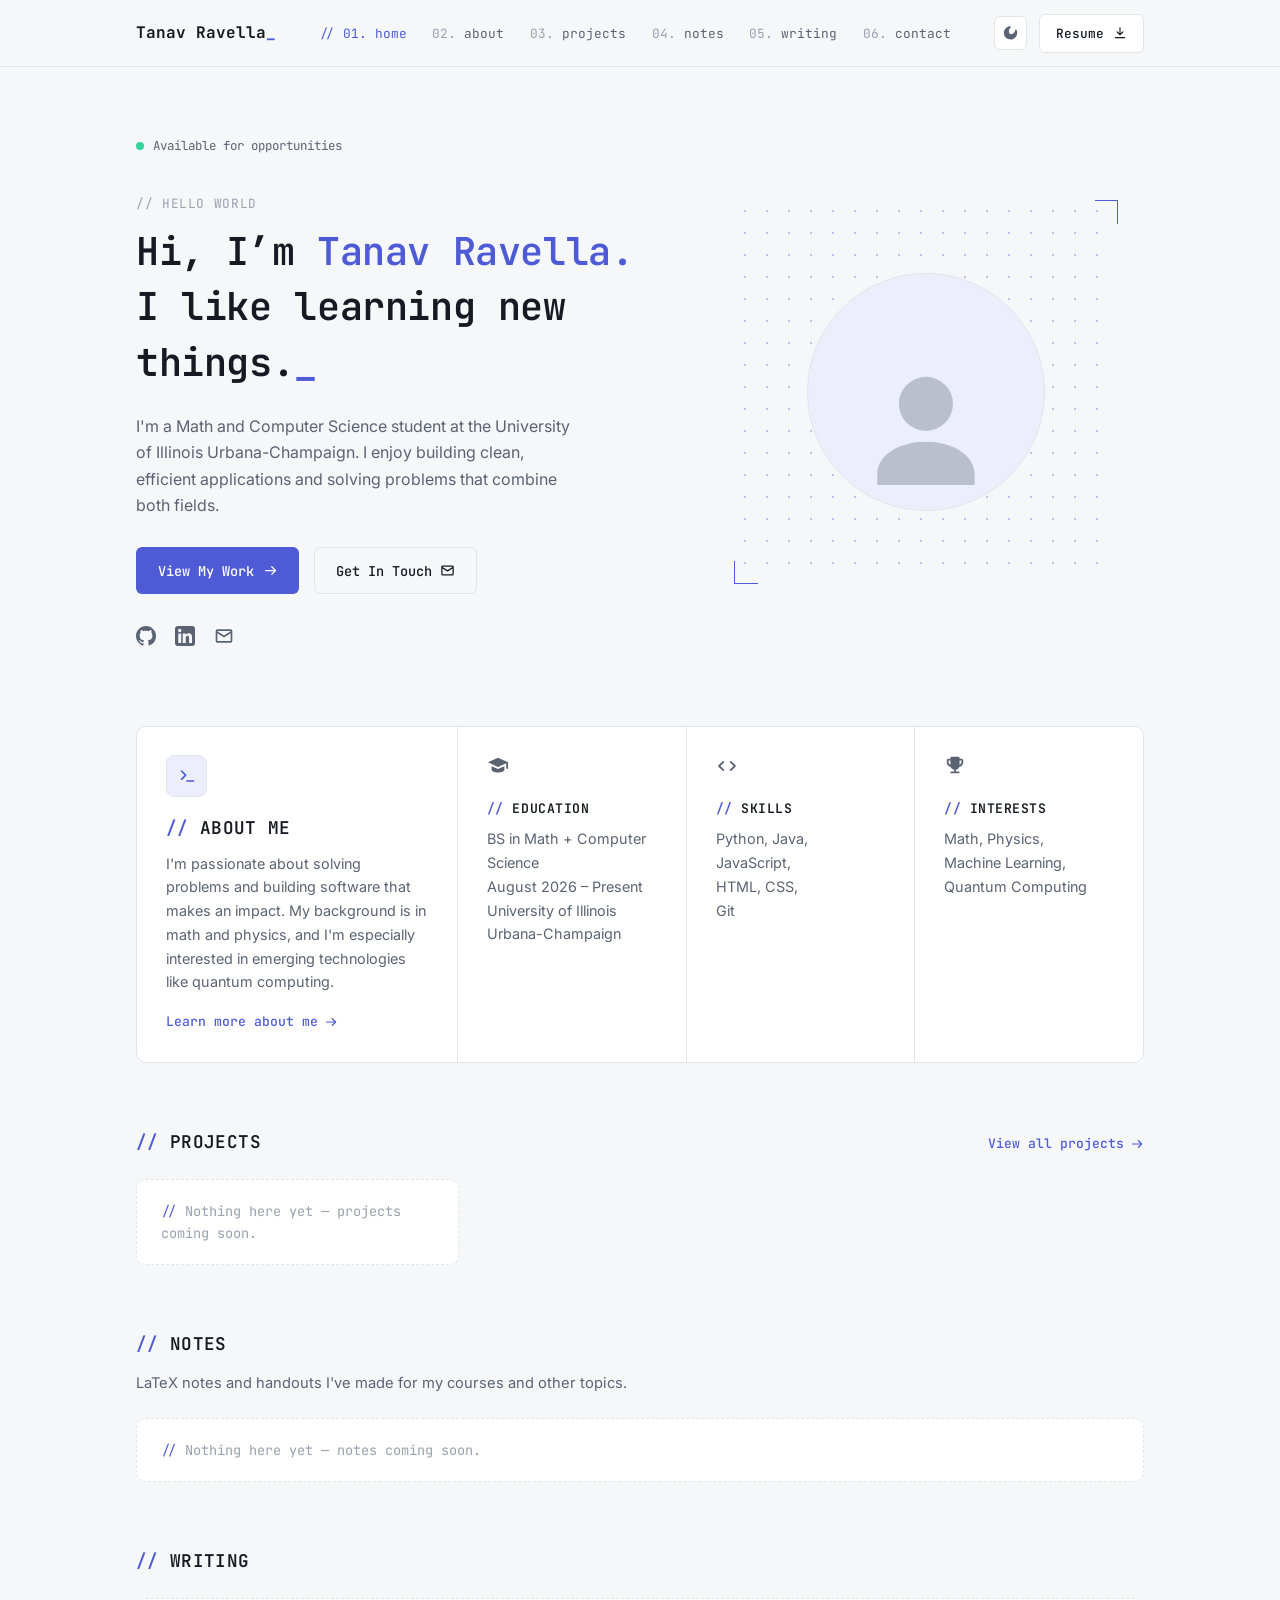
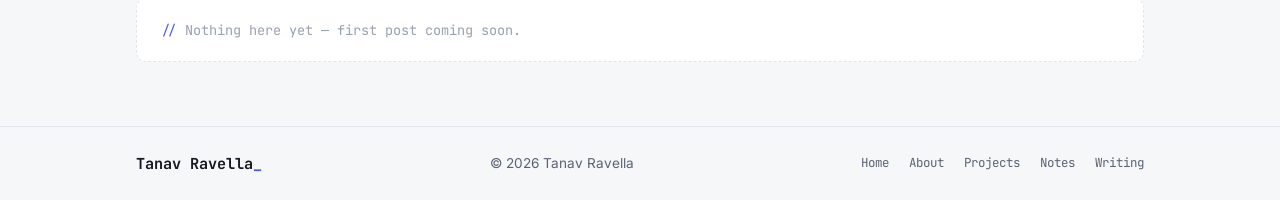
==== commit 0274df77: "Add Notes section for LaTeX course handouts New // NOTES section between projects and writing, rende" ====
--- a/index.html
+++ b/index.html
@@ -12,7 +12,7 @@
   <link href="https://fonts.googleapis.com/css2?family=JetBrains+Mono:wght@400;500;600;700&family=Inter:wght@400;500;600&display=swap" rel="stylesheet">
 
   <!-- ?v= busts stale CDN/browser caches — bump it whenever the CSS changes -->
-  <link rel="stylesheet" href="css/style.css?v=3">
+  <link rel="stylesheet" href="css/style.css?v=4">
 
   <!-- Apply saved theme before paint to avoid a flash of the wrong theme -->
   <script>
@@ -33,8 +33,9 @@
         <a href="#home"><span class="nav-num">01.</span> home</a>
         <a href="#about"><span class="nav-num">02.</span> about</a>
         <a href="#projects"><span class="nav-num">03.</span> projects</a>
-        <a href="#writing"><span class="nav-num">04.</span> writing</a>
-        <a href="mailto:tanavr2@illinois.edu"><span class="nav-num">05.</span> contact</a>
+        <a href="#notes"><span class="nav-num">04.</span> notes</a>
+        <a href="#writing"><span class="nav-num">05.</span> writing</a>
+        <a href="mailto:tanavr2@illinois.edu"><span class="nav-num">06.</span> contact</a>
       </div>
       <div class="nav-actions">
         <button id="theme-toggle" class="theme-toggle" type="button" aria-label="Switch to light theme">
@@ -61,13 +62,11 @@
 
           <h1>
             Hi, I&rsquo;m <span class="accent">Tanav Ravella.</span><br>
-            I like building useful things.<span class="cursor">_</span>
+            I like learning new things.<span class="cursor">_</span>
           </h1>
 
           <p class="hero-bio">
-            I'm a Math and Computer Science student at the University of Illinois
-            Urbana-Champaign who loves building clean, efficient and user-friendly
-            applications.
+            I'm a Math and Computer Science student at the University of Illinois Urbana-Champaign. I enjoy building clean, efficient applications and solving problems that combine both fields.
           </p>
 
           <div class="hero-cta">
@@ -122,9 +121,7 @@
           </div>
           <h2><span class="slashes">//</span> About Me</h2>
           <p>
-            I'm passionate about solving problems and building software that makes
-            an impact. My interests lie in math, software development, and learning
-            in public.
+            I'm passionate about solving problems and building software that makes an impact. My background is in math and physics, and I'm especially interested in emerging technologies like quantum computing.
           </p>
           <a class="text-link" href="mailto:tanavr2@illinois.edu">Learn more about me
             <svg viewBox="0 0 24 24" width="14" height="14" aria-hidden="true"><path fill="currentColor" d="M13.3 5.3a1 1 0 0 1 1.4 0l6 6a1 1 0 0 1 0 1.4l-6 6a1 1 0 0 1-1.4-1.4L17.59 13H4a1 1 0 1 1 0-2h13.59l-4.3-4.3a1 1 0 0 1 0-1.4z"/></svg>
@@ -134,7 +131,7 @@
         <div class="about-col">
           <svg class="about-icon" viewBox="0 0 24 24" width="22" height="22" aria-hidden="true"><path fill="currentColor" d="M12 3 1 8l11 5 9-4.09V15h2V8L12 3zM5 12.18V16c0 1.66 3.13 3 7 3s7-1.34 7-3v-3.82l-7 3.18-7-3.18z"/></svg>
           <h3><span class="slashes">//</span> Education</h3>
-          <p>BS in Math + Computer Science<br>2025 &ndash; 2029<br>University of Illinois Urbana-Champaign</p>
+          <p>BS in Math + Computer Science<br>August 2026 &ndash; Present<br>University of Illinois Urbana-Champaign</p>
         </div>
 
         <div class="about-col">
@@ -146,7 +143,7 @@
         <div class="about-col">
           <svg class="about-icon" viewBox="0 0 24 24" width="22" height="22" aria-hidden="true"><path fill="currentColor" d="M19 4h-2V3a1 1 0 0 0-1-1H8a1 1 0 0 0-1 1v1H5a2 2 0 0 0-2 2v2c0 2.4 1.7 4.4 4 4.9A5 5 0 0 0 11 16v2H8a1 1 0 1 0 0 2h8a1 1 0 1 0 0-2h-3v-2a5 5 0 0 0 4-3.1c2.3-.5 4-2.5 4-4.9V6a2 2 0 0 0-2-2zM5 8V6h2v4.5A3 3 0 0 1 5 8zm14 0a3 3 0 0 1-2 2.5V6h2v2z"/></svg>
           <h3><span class="slashes">//</span> Interests</h3>
-          <p>Math, Web Dev,<br>Open Source,<br>Writing</p>
+          <p>Math, Physics,<br>Machine Learning,<br>Quantum Computing</p>
         </div>
       </div>
     </section>
@@ -160,6 +157,15 @@
         </a>
       </div>
       <ul id="project-list" class="card-grid" aria-live="polite"></ul>
+    </section>
+
+    <!-- ============ NOTES ============ -->
+    <section id="notes" class="section">
+      <div class="section-head">
+        <h2><span class="slashes">//</span> Notes</h2>
+      </div>
+      <p class="section-sub">LaTeX notes and handouts I've made for my courses and other topics.</p>
+      <ul id="note-list" class="stack-list" aria-live="polite"></ul>
     </section>
 
     <!-- ============ WRITING ============ -->
@@ -180,12 +186,13 @@
         <a href="#home">Home</a>
         <a href="#about">About</a>
         <a href="#projects">Projects</a>
+        <a href="#notes">Notes</a>
         <a href="#writing">Writing</a>
       </div>
     </div>
   </footer>
 
-  <script src="js/data.js?v=3"></script>
-  <script src="js/main.js?v=3"></script>
+  <script src="js/data.js?v=4"></script>
+  <script src="js/main.js?v=4"></script>
 </body>
 </html>
--- a/css/style.css
+++ b/css/style.css
@@ -251,6 +251,13 @@
   text-transform: uppercase;
 }
 
+.section-sub {
+  color: var(--muted);
+  font-size: 0.92rem;
+  margin: -0.6rem 0 1.4rem;
+  max-width: 34rem;
+}
+
 /* ---------- Hero ---------- */
 
 .hero { padding: 4rem 0 1rem; }
